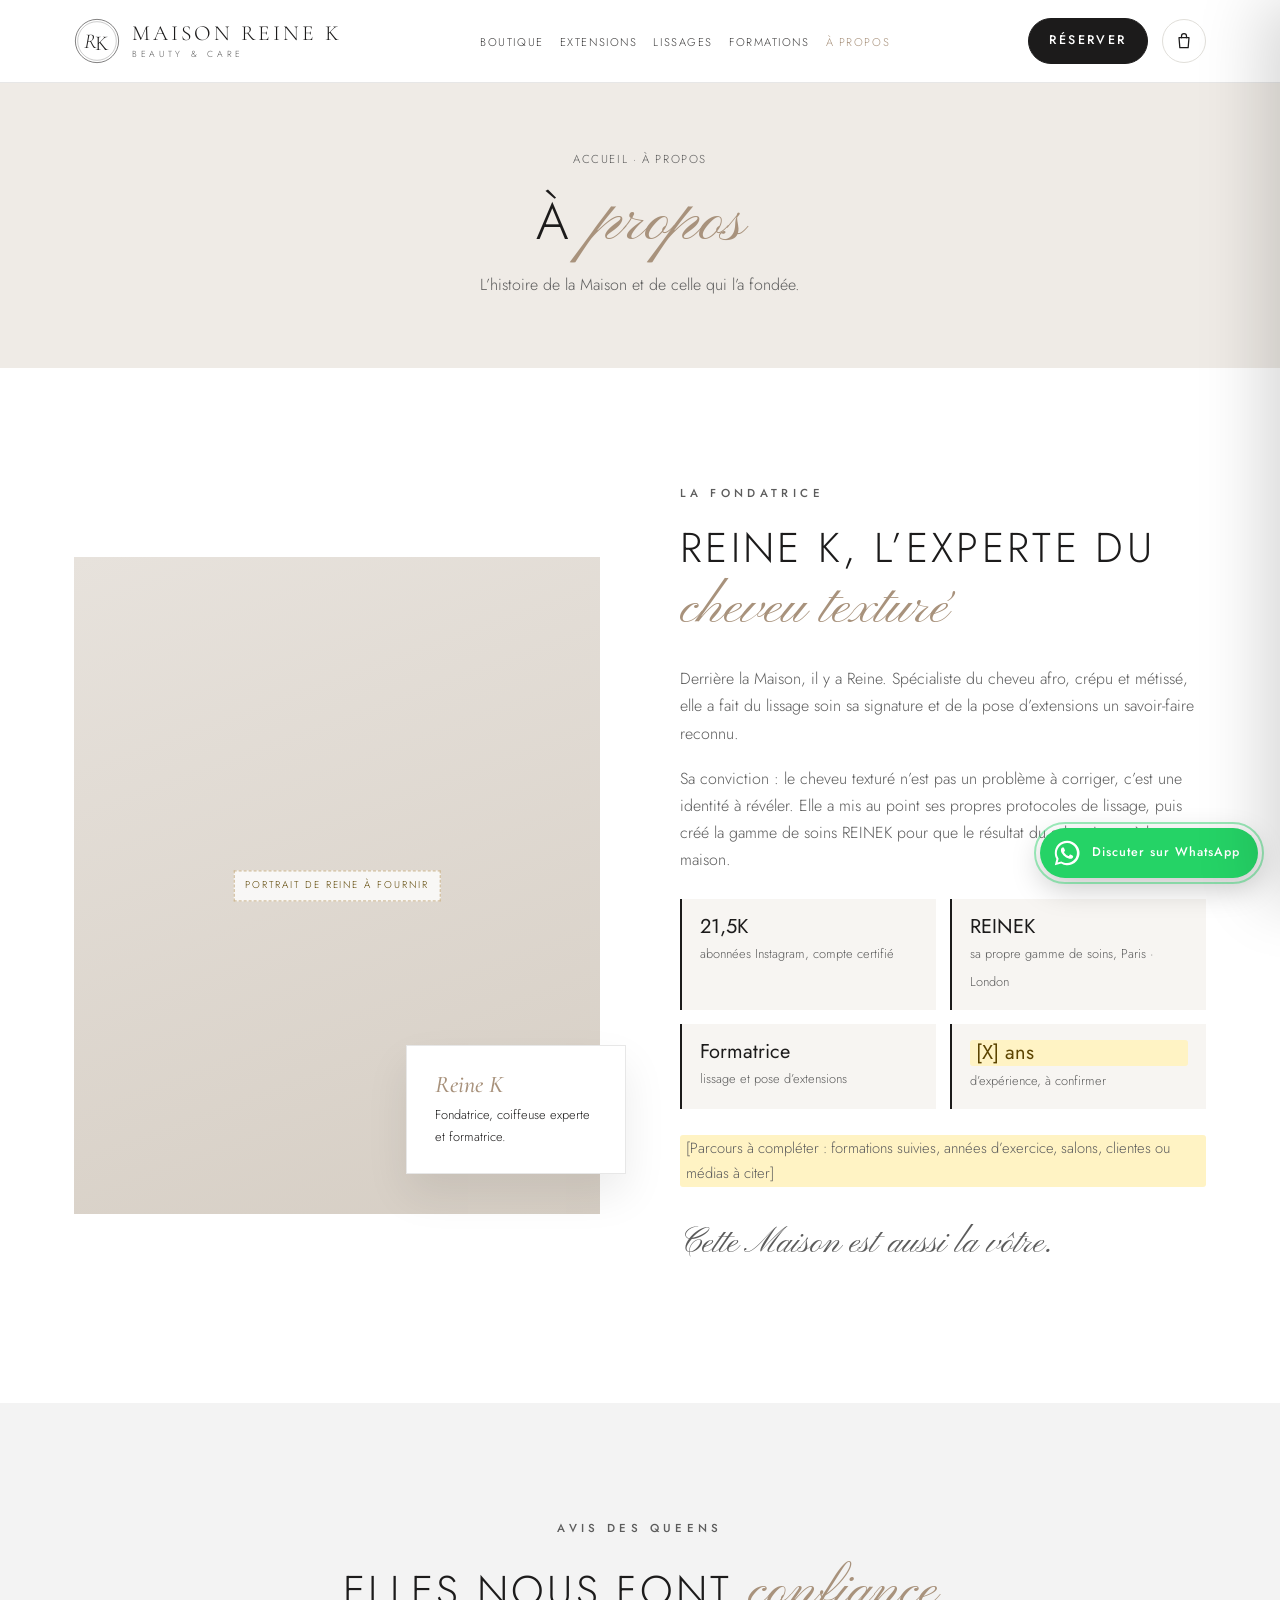
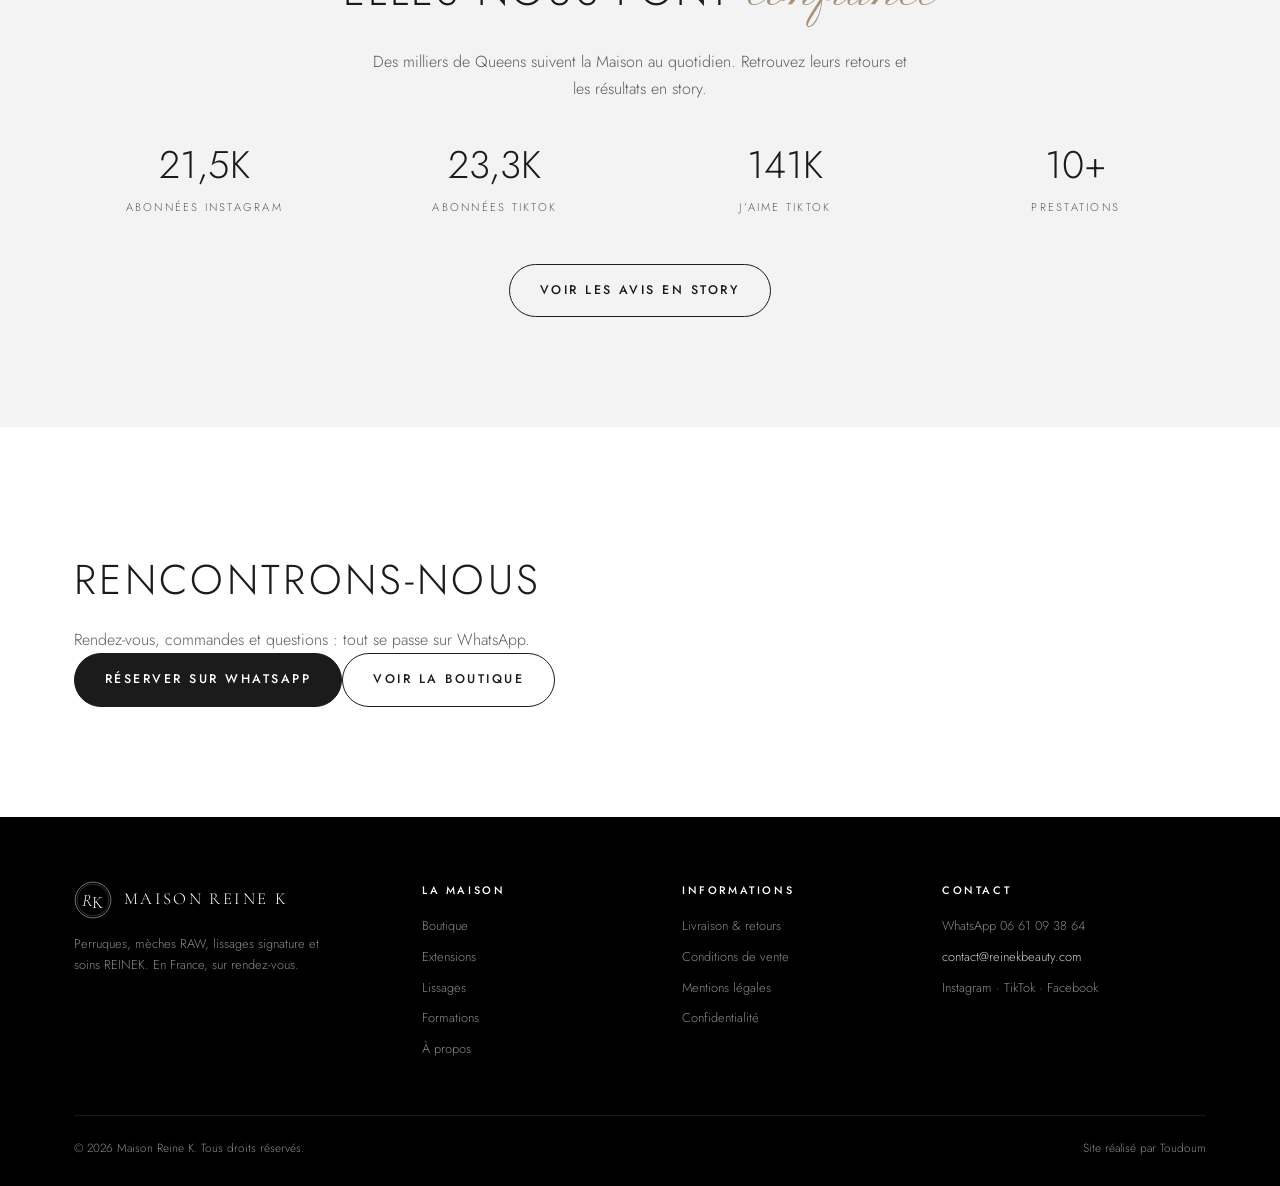
==== a-propos.html @ 8e778e1b "Add files via upload" ====
<!DOCTYPE html>
<html lang="fr">
<head>
<meta charset="UTF-8">
<meta name="viewport" content="width=device-width, initial-scale=1.0">
<title>À propos — Reine K, fondatrice | Maison Reine K</title>
<meta name="description" content="Reine K, spécialiste du cheveu texturé : créatrice des lissages Reine K et de la gamme de soins REINEK, formatrice en lissage et pose d’extensions.">
<link rel="icon" href="data:image/svg+xml,%3Csvg xmlns='http://www.w3.org/2000/svg' viewBox='0 0 100 100'%3E%3Crect width='100' height='100' fill='%231c1b1b'/%3E%3Ctext x='50' y='68' font-size='48' font-family='Georgia' fill='%23fff' text-anchor='middle'%3ERK%3C/text%3E%3C/svg%3E">
<meta property="og:title" content="À propos — Reine K, fondatrice | Maison Reine K">
<meta property="og:description" content="Reine K, spécialiste du cheveu texturé : créatrice des lissages Reine K et de la gamme de soins REINEK, formatrice en lissage et pose d’extensions.">
<meta property="og:image" content="img/hero-cliente.jpg">
<meta property="og:type" content="website">
<link rel="preconnect" href="https://fonts.googleapis.com">
<link rel="preconnect" href="https://fonts.gstatic.com" crossorigin>
<link href="https://fonts.googleapis.com/css2?family=Cormorant+Garamond:ital,wght@0,400;0,500;0,600;1,400;1,500&family=Jost:wght@300;400;500&family=Pinyon+Script&display=swap" rel="stylesheet">
<link rel="stylesheet" href="css/style.css">
</head>
<body>

<svg width="0" height="0" style="position:absolute">
  <symbol id="rk" viewBox="0 0 100 100">
    <circle cx="50" cy="50" r="47" fill="none" stroke="currentColor" stroke-width="1.2"/>
    <circle cx="50" cy="50" r="42" fill="none" stroke="currentColor" stroke-width=".5"/>
    <text x="36" y="66" font-size="46" fill="currentColor" font-style="italic" text-anchor="middle" font-family="Cormorant Garamond, serif">R</text>
    <text x="61" y="70" font-size="46" fill="currentColor" text-anchor="middle" font-family="Cormorant Garamond, serif">K</text>
  </symbol>
</svg>

<header id="haut">
  <div class="wrap nav">
    <a href="index.html" class="logo" aria-label="Maison Reine K, accueil">
      <svg class="mono"><use href="#rk"/></svg>
      <span class="logo-txt">Maison Reine K<small>Beauty & Care</small></span>
    </a>
    <ul class="menu" id="menu">
      <li><a href="boutique.html">Boutique</a></li>
      <li><a href="extensions.html">Extensions</a></li>
      <li><a href="lissages.html">Lissages</a></li>
      <li><a href="formations.html">Formations</a></li>
      <li><a href="a-propos.html" class="actif">À propos</a></li>
    </ul>
    <div class="nav-droite">
      <a href="index.html#rdv" class="btn btn-or">Réserver</a>
      <button class="btn-panier" id="ouvrir-panier" aria-label="Ouvrir le panier">
        <svg viewBox="0 0 24 24" fill="none" stroke="currentColor" stroke-width="1.5" stroke-linecap="round" stroke-linejoin="round"><path d="M6 8h12l-1 12H7L6 8z"/><path d="M9 8V6a3 3 0 0 1 6 0v2"/></svg>
        <span class="nb" id="nb-panier">0</span>
      </button>
      <button class="burger" id="burger" aria-label="Menu"><span></span><span></span><span></span></button>
    </div>
  </div>
</header>

<section class="page-tete">
  <div class="wrap">
    <p class="fil"><a href="index.html">Accueil</a> · À propos</p>
    <h1>À <em>propos</em></h1>
    <p>L’histoire de la Maison et de celle qui l’a fondée.</p>
  </div>
</section>

<section id="reine">
  <div class="wrap maison">
    <div class="maison-img rev">
      <div class="visuel"><span class="tag">Portrait de Reine à fournir</span></div>
      <div class="badge"><b>Reine K</b>Fondatrice, coiffeuse experte et formatrice.</div>
    </div>
    <div class="rev">
      <span class="eyebrow">La fondatrice</span>
      <h2>Reine K, l’experte du <em>cheveu texturé</em></h2>
      <p>Derrière la Maison, il y a Reine. Spécialiste du cheveu afro, crépu et métissé, elle a fait du lissage soin sa signature et de la pose d’extensions un savoir-faire reconnu.</p>
      <p>Sa conviction : le cheveu texturé n’est pas un problème à corriger, c’est une identité à révéler. Elle a mis au point ses propres protocoles de lissage, puis créé la gamme de soins REINEK pour que le résultat du salon tienne à la maison.</p>
      <ul class="autorite">
        <li><b>21,5K</b><span>abonnées Instagram, compte certifié</span></li>
        <li><b>REINEK</b><span>sa propre gamme de soins, Paris · London</span></li>
        <li><b>Formatrice</b><span>lissage et pose d’extensions</span></li>
        <li><b class="a-completer">[X] ans</b><span>d’expérience, à confirmer</span></li>
      </ul>
      <p class="a-completer" style="display:inline-block">[Parcours à compléter : formations suivies, années d’exercice, salons, clientes ou médias à citer]</p>
      <p class="signature">Cette Maison est aussi la vôtre.</p>
    </div>
  </div>
</section>

<section class="preuve">
  <div class="wrap">
    <div class="rev">
      <span class="eyebrow">Avis des Queens</span>
      <h2>Elles nous font <em>confiance</em></h2>
      <p style="max-width:540px;margin:0 auto">Des milliers de Queens suivent la Maison au quotidien. Retrouvez leurs retours et les résultats en story.</p>
      <div class="preuve-chiffres">
        <div><b>21,5K</b><span>Abonnées Instagram</span></div>
        <div><b>23,3K</b><span>Abonnées TikTok</span></div>
        <div><b>141K</b><span>J’aime TikTok</span></div>
        <div><b>10+</b><span>Prestations</span></div>
      </div>
      <a href="https://www.instagram.com/reinek_beauty/" class="btn btn-sombre" target="_blank" rel="noopener">Voir les avis en story</a>
    </div>
  </div>
</section>

<section class="appel">
  <div class="wrap rev">
    <h2>Rencontrons-nous</h2>
    <p>Rendez-vous, commandes et questions : tout se passe sur WhatsApp.</p>
    <div class="ctas"><a href="https://wa.me/33661093864?text=Bonjour%20Maison%20Reine%20K%2C%20je%20souhaite%20prendre%20rendez-vous." class="btn btn-or" target="_blank" rel="noopener">Réserver sur WhatsApp</a><a href="boutique.html" class="btn btn-ligne">Voir la boutique</a></div>
  </div>
</section>

<footer>
  <div class="wrap">
    <div class="pied-grille">
      <div>
        <a href="index.html" class="logo"><svg class="mono" style="width:38px;height:38px"><use href="#rk"/></svg><span class="logo-txt" style="font-size:1.05rem">Maison Reine K</span></a>
        <p>Perruques, mèches RAW, lissages signature et soins REINEK. En France, sur rendez-vous.</p>
      </div>
      <div>
        <h4>La Maison</h4>
        <ul>
          <li><a href="boutique.html">Boutique</a></li>
          <li><a href="extensions.html">Extensions</a></li>
          <li><a href="lissages.html">Lissages</a></li>
          <li><a href="formations.html">Formations</a></li>
          <li><a href="a-propos.html">À propos</a></li>
        </ul>
      </div>
      <div>
        <h4>Informations</h4>
        <ul>
          <li><a href="livraison-retours.html">Livraison & retours</a></li>
          <li><a href="cgv.html">Conditions de vente</a></li>
          <li><a href="mentions-legales.html">Mentions légales</a></li>
          <li><a href="confidentialite.html">Confidentialité</a></li>
        </ul>
      </div>
      <div>
        <h4>Contact</h4>
        <ul>
          <li><a href="https://wa.me/33661093864" target="_blank" rel="noopener">WhatsApp 06 61 09 38 64</a></li>
          <li><a href="mailto:contact@reinekbeauty.com">contact@reinekbeauty.com</a></li>
          <li><a href="https://www.instagram.com/reinek_beauty/" target="_blank" rel="noopener">Instagram</a> · <a href="https://www.tiktok.com/@reinekbeauty" target="_blank" rel="noopener">TikTok</a> · <a href="https://www.facebook.com/Boudoirdulissag/" target="_blank" rel="noopener">Facebook</a></li>
        </ul>
      </div>
    </div>
    <div class="pied-bas"><span>© 2026 Maison Reine K. Tous droits réservés.</span><span>Site réalisé par Toudoum</span></div>
  </div>
</footer>

<a href="https://wa.me/33661093864?text=Bonjour%20Maison%20Reine%20K%2C%20j%27aimerais%20un%20renseignement." class="wa-flottant" target="_blank" rel="noopener" aria-label="Discuter sur WhatsApp">
  <svg viewBox="0 0 32 32" fill="currentColor" aria-hidden="true"><path d="M16 3C8.8 3 3 8.8 3 16c0 2.3.6 4.5 1.7 6.4L3 29l6.8-1.8A13 13 0 1 0 16 3zm0 23.7c-2 0-3.9-.5-5.6-1.5l-.4-.2-4 1 1.1-3.9-.3-.4A10.7 10.7 0 1 1 16 26.7zm5.9-8c-.3-.2-1.9-.9-2.2-1-.3-.1-.5-.2-.7.2l-1 1.2c-.2.2-.4.2-.7.1-.3-.2-1.4-.5-2.6-1.6-1-.9-1.6-1.9-1.8-2.3-.2-.3 0-.5.1-.6l.5-.6.3-.5c.1-.2 0-.4 0-.6l-1-2.4c-.3-.6-.5-.5-.7-.5h-.6c-.2 0-.6.1-.9.4-.3.3-1.1 1.1-1.1 2.7s1.2 3.1 1.3 3.3c.2.2 2.3 3.5 5.5 4.9.8.3 1.4.5 1.8.7.8.2 1.5.2 2 .1.6-.1 1.9-.8 2.2-1.5.3-.8.3-1.4.2-1.5-.1-.2-.3-.3-.6-.4z"/></svg>
  <span>Discuter sur WhatsApp</span>
</a>

<div class="voile" id="voile"></div>
<aside class="tiroir" id="tiroir" aria-label="Panier" aria-hidden="true">
  <div class="tiroir-tete"><h3>Votre panier</h3><button class="tiroir-fermer" id="fermer-panier" aria-label="Fermer">×</button></div>
  <div class="tiroir-corps" id="lignes"></div>
  <div class="tiroir-pied" id="pied-panier">
    <div class="total-ligne"><span>Sous-total</span><b id="total-panier">0 €</b></div>
    <p class="info">Livraison calculée à l’étape suivante. Paiement sécurisé par Stripe.</p>
    <button type="button" class="btn btn-payer" id="payer">
      <svg viewBox="0 0 24 24" fill="none" stroke="currentColor" stroke-width="1.8" stroke-linecap="round" stroke-linejoin="round"><rect x="5" y="11" width="14" height="9" rx="2"/><path d="M8 11V8a4 4 0 0 1 8 0v3"/></svg>
      Payer par carte
    </button>
    <a href="#" class="btn btn-sombre" id="payer-wa" target="_blank" rel="noopener">Commander sur WhatsApp</a>
    <div class="moyens"><span>VISA</span><span>MASTERCARD</span><span>CB</span><span>APPLE PAY</span><span>GOOGLE PAY</span></div>
  </div>
</aside>

<div class="paiement" id="paiement" aria-hidden="true">
  <div class="pay-grille" id="pay-form">
    <div class="pay-gauche">
      <button class="pay-retour" id="pay-retour">← Retour à la boutique</button>
      <div class="pay-marchand">Maison Reine K</div>
      <div class="pay-total" id="pay-total">0,00 €</div>
      <div id="pay-items"></div>
    </div>
    <div class="pay-droite">
      <div class="pay-bandeau"><b>Démonstration.</b> Ici s’ouvrira la vraie page de paiement Stripe. Aucune carte n’est demandée, aucun paiement n’est effectué.</div>
      <label class="pay-champ">E-mail<div>vous@exemple.com</div></label>
      <label class="pay-champ">Informations de carte<div>1234 1234 1234 1234 &nbsp; MM / AA &nbsp; CVC</div></label>
      <label class="pay-champ">Nom du titulaire<div>Nom complet</div></label>
      <label class="pay-champ">Adresse de livraison<div>Adresse, code postal, ville</div></label>
      <button class="pay-ok" id="pay-ok">Payer</button>
      <p class="pay-note">Propulsé par Stripe · Conditions · Confidentialité</p>
    </div>
  </div>
  <div class="pay-merci" id="pay-merci">
    <div class="rond">✓</div>
    <h2 style="margin-bottom:10px">Merci pour votre <em>commande</em></h2>
    <p style="max-width:440px;margin:0 auto 26px">Un e-mail de confirmation vous est envoyé. Maison Reine K prépare votre colis. </p>
    <button class="btn btn-sombre" id="pay-fin" style="cursor:pointer">Retour au site</button>
  </div>
</div>

<div class="barre-mobile">
  <a href="#" id="ouvrir-panier-mobile">Panier (<span id="nb-panier-m">0</span>)</a>
  <a href="https://wa.me/33661093864?text=Bonjour%20Maison%20Reine%20K%2C%20je%20souhaite%20prendre%20rendez-vous." target="_blank" rel="noopener">Réserver</a>
</div>

<script src="js/site.js"></script>
</body>
</html>
---- css/style.css ----
:root{
  --noir:#0d0a09; --noir-2:#17120f; --creme:#f5eee4; --creme-2:#ebe0d1;
  --or:#c6a15b; --or-clair:#e2c88f; --bordeaux:#5b1d22; --texte:#2a211c; --gris:#8a7c70;
  --serif:'Cormorant Garamond',Georgia,serif; --sans:'Jost',system-ui,sans-serif; --script:'Pinyon Script',cursive;
}
*{box-sizing:border-box;margin:0;padding:0}
html{scroll-behavior:smooth}
body{font-family:var(--sans);font-weight:300;color:var(--texte);background:var(--creme);line-height:1.7;-webkit-font-smoothing:antialiased;overflow-x:hidden}
img{max-width:100%;display:block}
a{color:inherit;text-decoration:none}
.wrap{max-width:1180px;margin:0 auto;padding:0 24px}
.eyebrow{font-size:.72rem;letter-spacing:.32em;text-transform:uppercase;color:var(--or);font-weight:500}
h1,h2,h3{font-family:var(--serif);font-weight:500;line-height:1.1}
h2{font-size:clamp(2.2rem,4.5vw,3.4rem);margin:.4em 0 .5em}
h2 em,h1 em{font-style:italic;color:var(--or)}
.btn{display:inline-flex;align-items:center;gap:.6em;padding:15px 30px;font-family:var(--sans);font-size:.78rem;letter-spacing:.2em;text-transform:uppercase;font-weight:500;border:1px solid var(--or);transition:.3s}
.btn-or{background:var(--or);color:var(--noir)}
.btn-or:hover{background:var(--or-clair);border-color:var(--or-clair)}
.btn-ligne{color:var(--creme)}
.btn-ligne:hover{background:rgba(198,161,91,.15)}
.btn-sombre{border-color:var(--noir);color:var(--noir)}
.btn-sombre:hover{background:var(--noir);color:var(--creme)}

/* Monogramme */
.mono{width:46px;height:46px;flex:none}
.mono text{font-family:var(--serif)}

/* Header */
header{position:fixed;inset:0 0 auto 0;z-index:50;transition:.4s;padding:18px 0}
header.scrolled{background:rgba(13,10,9,.94);backdrop-filter:blur(10px);padding:10px 0;border-bottom:1px solid rgba(198,161,91,.2)}
.nav{display:flex;align-items:center;justify-content:space-between;gap:20px}
.logo{display:flex;align-items:center;gap:12px;color:var(--creme)}
.logo-txt{white-space:nowrap;font-family:var(--serif);font-size:1.35rem;letter-spacing:.14em;text-transform:uppercase;line-height:1}
.logo-txt small{display:block;font-family:var(--sans);font-size:.55rem;letter-spacing:.42em;color:var(--or);margin-top:5px}
.menu{display:flex;gap:24px;list-style:none;white-space:nowrap}
.menu a{color:var(--creme);font-size:.74rem;letter-spacing:.2em;text-transform:uppercase;opacity:.85}
.menu a:hover{color:var(--or);opacity:1}
.nav .btn{padding:11px 20px}
.burger{display:none;background:none;border:0;width:30px;height:20px;position:relative;cursor:pointer}
.burger span{position:absolute;left:0;right:0;height:1px;background:var(--creme);transition:.3s}
.burger span:nth-child(1){top:0}.burger span:nth-child(2){top:10px}.burger span:nth-child(3){top:20px}

/* Visuels (emplacements photos) */
.visuel{position:relative;overflow:hidden;background:
  radial-gradient(ellipse at 30% 20%,rgba(226,200,143,.28),transparent 60%),
  linear-gradient(160deg,#3a2a22,#120d0b);}
.visuel::before{content:"";position:absolute;inset:0;opacity:.13;background:
  repeating-linear-gradient(115deg,transparent 0 22px,var(--or) 22px 24px,transparent 24px 38px,var(--or) 38px 39px)}
.visuel .tag{position:absolute;left:14px;bottom:14px;font-size:.62rem;letter-spacing:.2em;text-transform:uppercase;color:var(--or-clair);background:rgba(13,10,9,.6);padding:6px 10px;border:1px dashed rgba(198,161,91,.5)}
.visuel img{position:absolute;inset:0;width:100%;height:100%;object-fit:cover}
.visuel:has(img)::before{display:none}
.visuel.bx{background:radial-gradient(ellipse at 70% 30%,rgba(226,200,143,.25),transparent 60%),linear-gradient(160deg,#5b1d22,#1a0b0c)}

/* Hero */
.hero{position:relative;min-height:100svh;display:flex;align-items:center;background:var(--noir);color:var(--creme);overflow:hidden}
.hero .visuel{position:absolute;inset:0 0 0 42%}
.hero .visuel::after{content:"";position:absolute;inset:0;background:linear-gradient(90deg,var(--noir) 0%,rgba(13,10,9,.55) 35%,rgba(13,10,9,.1) 100%)}
.hero-in{position:relative;z-index:2;padding-top:110px;padding-bottom:80px;max-width:640px}
.hero h1{font-size:clamp(3rem,7vw,5.6rem);font-weight:400;margin:.25em 0 .35em}
.hero p{font-size:1.08rem;color:#d9cfc2;max-width:470px;margin-bottom:38px}
.hero .ctas{display:flex;flex-wrap:wrap;gap:14px}
.hero-meta{display:flex;gap:34px;margin-top:56px;padding-top:28px;border-top:1px solid rgba(198,161,91,.25);flex-wrap:wrap}
.hero-meta b{display:block;font-family:var(--serif);font-size:2rem;font-weight:500;color:var(--or);line-height:1}
.hero-meta span{font-size:.7rem;letter-spacing:.18em;text-transform:uppercase;color:#a99d90}

/* Pastilles catégories */
.pastilles{display:flex;flex-wrap:wrap;gap:10px;margin-top:30px;max-width:520px}
.pastilles a{padding:8px 18px;border-radius:999px;background:rgba(245,238,228,.94);color:var(--noir);font-size:.7rem;font-weight:500;letter-spacing:.12em;text-transform:uppercase;border:1px solid var(--noir);transition:.3s}
.pastilles a:hover{background:var(--or);border-color:var(--or)}
.script{font-family:var(--script);font-weight:400;color:var(--or-clair);font-size:clamp(2.4rem,5vw,3.6rem);line-height:1;display:block;margin-top:6px}

/* Collection */
.collection{background:#e9ded0}
.collection .centre{text-align:center;margin-bottom:50px}
.tuiles{display:grid;grid-template-columns:repeat(6,1fr);gap:16px}
.tuile{grid-column:span 2;position:relative;aspect-ratio:3/4;overflow:hidden;display:block;color:var(--creme)}
.tuile:nth-child(4),.tuile:nth-child(5){grid-column:span 3;aspect-ratio:4/3}
.tuile .visuel{position:absolute;inset:0}
.tuile .visuel img{transition:transform 1s ease}
.tuile:hover .visuel img{transform:scale(1.06)}
.tuile::after{content:"";position:absolute;inset:0;background:linear-gradient(180deg,transparent 45%,rgba(13,10,9,.78))}
.tuile .txt{position:absolute;left:24px;right:24px;bottom:24px;z-index:2;display:flex;justify-content:space-between;align-items:end;gap:12px}
.tuile h3{font-size:1.9rem;font-weight:500}
.tuile small{display:block;font-size:.78rem;color:#e0d6ca;font-family:var(--sans)}
.tuile .voir{flex:none;padding:9px 16px;border-radius:999px;background:var(--creme);color:var(--noir);font-size:.64rem;letter-spacing:.16em;text-transform:uppercase;font-weight:500}
.tuile:hover .voir{background:var(--or)}

/* Maquillage permanent */
.mp{background:var(--creme)}
.mp-grille{display:grid;grid-template-columns:1.05fr 1fr;gap:70px;align-items:center}
.mp-photos{display:grid;grid-template-columns:1fr 1fr;gap:16px;position:relative}
.mp-photos .visuel{aspect-ratio:3/5}
.mp-photos .visuel:last-child{transform:translateY(50px)}
.mp-photos .etiquette{position:absolute;z-index:3;left:50%;top:-18px;transform:translateX(-50%);background:var(--bordeaux);color:var(--creme);padding:10px 22px;font-size:.66rem;letter-spacing:.24em;text-transform:uppercase;white-space:nowrap}
.mp-soins{display:grid;gap:14px;margin:30px 0 34px}
.mp-soin{display:grid;grid-template-columns:54px 1fr;gap:18px;align-items:start;padding:20px 22px;background:#fff;border-left:2px solid var(--bordeaux)}
.mp-soin .ico{width:54px;height:54px;border-radius:50%;background:var(--bordeaux);color:var(--or-clair);display:grid;place-items:center;font-family:var(--serif);font-size:1.5rem;font-style:italic}
.mp-soin h3{font-size:1.55rem;margin-bottom:2px}
.mp-soin p{font-size:.88rem;color:#5a4d44}
.mp-soin .nouveau{display:inline-block;margin-left:8px;vertical-align:middle;font-family:var(--sans);font-size:.58rem;letter-spacing:.18em;background:var(--or);color:var(--noir);padding:3px 8px;font-style:normal}
.mp-promesse{font-family:var(--script);font-size:2.4rem;color:var(--bordeaux);line-height:1;margin-bottom:24px}
.mp .ctas{display:flex;gap:12px;flex-wrap:wrap}

/* Bandeau */
.bandeau{background:var(--or);color:var(--noir);overflow:hidden;padding:15px 0;white-space:nowrap}
.bandeau div{display:inline-block;animation:defile 38s linear infinite;font-family:var(--serif);font-size:1.25rem;font-style:italic}
.bandeau i{font-style:normal;margin:0 26px;font-size:.8rem}
@keyframes defile{to{transform:translateX(-50%)}}

section{padding:110px 0}

/* Maison */
.maison{display:grid;grid-template-columns:1fr 1fr;gap:80px;align-items:center}
.maison .visuel{aspect-ratio:4/5}
.maison-img{position:relative}
.maison-img .badge{position:absolute;right:-26px;bottom:40px;background:var(--noir);color:var(--creme);padding:26px 28px;max-width:220px;border:1px solid var(--or)}
.maison-img .badge b{font-family:var(--serif);font-size:1.5rem;font-weight:500;font-style:italic;color:var(--or);display:block;line-height:1.1;margin-bottom:6px}
.maison-img .badge{font-size:.8rem}
.maison p{margin-bottom:18px;color:#4a3e36}
.signature{font-family:var(--serif);font-style:italic;font-size:1.6rem;color:var(--bordeaux);margin-top:10px}

/* Signature lissages */
.sombre{background:var(--noir);color:var(--creme)}
.sombre p{color:#bdb1a4}
.entete{display:flex;justify-content:space-between;align-items:end;gap:40px;margin-bottom:60px;flex-wrap:wrap}
.entete p{max-width:420px}
.lissages{display:grid;grid-template-columns:repeat(3,1fr);gap:26px}
.carte-l{border:1px solid rgba(198,161,91,.25);background:var(--noir-2);transition:.4s}
.carte-l:hover{border-color:var(--or);transform:translateY(-6px)}
.carte-l .visuel{aspect-ratio:4/3}
.carte-l .corps{padding:30px 28px 34px}
.carte-l .num{font-family:var(--serif);color:var(--or);font-size:.95rem;font-style:italic}
.carte-l h3{font-size:1.75rem;margin:.2em 0 .45em;color:var(--creme)}
.carte-l ul{list-style:none;margin:18px 0 0;font-size:.85rem}
.carte-l li{padding:7px 0;border-top:1px solid rgba(198,161,91,.14);display:flex;gap:10px;color:#cfc4b7}
.carte-l li::before{content:"✦";color:var(--or);font-size:.7rem;margin-top:3px}

/* Prestations */
.onglets{display:flex;gap:10px;flex-wrap:wrap;margin-bottom:40px}
.onglets button{font-family:var(--sans);background:none;border:1px solid var(--creme-2);padding:11px 22px;font-size:.74rem;letter-spacing:.16em;text-transform:uppercase;cursor:pointer;color:var(--texte);transition:.3s}
.onglets button.actif,.onglets button:hover{background:var(--noir);color:var(--creme);border-color:var(--noir)}
.panneau{display:none;grid-template-columns:1.1fr 1fr;gap:60px;align-items:start}
.panneau.actif{display:grid;animation:apparait .5s}
@keyframes apparait{from{opacity:0;transform:translateY(10px)}}
.panneau .visuel{aspect-ratio:1/1}
.liste-p{list-style:none}
.liste-p li{display:flex;justify-content:space-between;align-items:baseline;gap:16px;padding:20px 0;border-bottom:1px solid var(--creme-2)}
.liste-p h4{font-family:var(--serif);font-size:1.4rem;font-weight:500}
.liste-p small{display:block;color:var(--gris);font-size:.82rem}
.liste-p .prix{font-size:.72rem;letter-spacing:.15em;text-transform:uppercase;color:var(--bordeaux);white-space:nowrap;font-weight:500}

/* Résultats */
.resultats{background:var(--creme-2)}
.galerie{display:grid;grid-template-columns:repeat(4,1fr);gap:16px}
.galerie .visuel{aspect-ratio:3/4}
.galerie .visuel:nth-child(odd){transform:translateY(30px)}
.galerie .chiffre{position:absolute;top:16px;right:16px;font-family:var(--serif);font-size:2rem;color:var(--or-clair);font-style:italic}

/* Gamme */
.gamme{display:grid;grid-template-columns:1fr 1fr;gap:26px}
.produit{display:grid;grid-template-columns:1fr 1.15fr;background:var(--noir-2);border:1px solid rgba(198,161,91,.2)}
.produit .visuel{min-height:340px}
.produit .corps{padding:36px 30px;display:flex;flex-direction:column}
.produit h3{font-size:2rem;color:var(--creme);margin:.3em 0 .1em}
.produit .ing{font-style:italic;font-family:var(--serif);color:var(--or);font-size:1.1rem;margin-bottom:14px}
.produit p{font-size:.9rem;flex:1}
.produit .btn{margin-top:22px;align-self:flex-start;padding:12px 20px}
.duo{margin-top:26px;text-align:center;padding:28px;border:1px dashed rgba(198,161,91,.4);font-family:var(--serif);font-size:1.4rem;font-style:italic;color:var(--or-clair)}

/* Avis */
.avis-grille{display:grid;grid-template-columns:repeat(3,1fr);gap:24px}
.avis{background:#fff;padding:38px 32px;position:relative;border-top:2px solid var(--or)}
.avis::before{content:"“";position:absolute;top:6px;right:24px;font-family:var(--serif);font-size:5rem;color:var(--creme-2);line-height:1}
.etoiles{color:var(--or);letter-spacing:.2em;font-size:.85rem}
.avis p{font-family:var(--serif);font-size:1.25rem;font-style:italic;margin:14px 0 22px;line-height:1.45}
.avis b{font-weight:500;font-size:.8rem;letter-spacing:.15em;text-transform:uppercase}
.note-maquette{text-align:center;margin-top:26px;font-size:.78rem;color:var(--gris)}

/* Formation */
.formation{display:grid;grid-template-columns:1fr 1fr;align-items:stretch;background:var(--bordeaux);color:var(--creme)}
.formation .visuel{min-height:460px}
.formation .corps{padding:80px 64px}
.formation p{color:#e6d3cf;margin-bottom:26px}
.formation ul{list-style:none;margin-bottom:34px}
.formation li{padding:10px 0;border-bottom:1px solid rgba(245,238,228,.15);display:flex;gap:12px}
.formation li::before{content:"—";color:var(--or-clair)}

/* RDV */
.rdv{text-align:center;background:var(--noir);color:var(--creme);position:relative;overflow:hidden}
.rdv::before{content:"RK";position:absolute;font-family:var(--serif);font-size:32rem;color:rgba(198,161,91,.05);left:50%;top:50%;transform:translate(-50%,-50%);line-height:1;pointer-events:none}
.rdv h2{font-size:clamp(2.6rem,6vw,4.6rem);position:relative}
.rdv p{max-width:520px;margin:0 auto 38px;color:#bdb1a4;position:relative}
.rdv .ctas{display:flex;gap:14px;justify-content:center;flex-wrap:wrap;position:relative}
.infos{display:grid;grid-template-columns:repeat(3,1fr);gap:30px;margin-top:80px;padding-top:50px;border-top:1px solid rgba(198,161,91,.2);position:relative;text-align:left}
.infos h4{font-family:var(--sans);font-size:.7rem;letter-spacing:.25em;text-transform:uppercase;color:var(--or);font-weight:500;margin-bottom:10px}
.infos p{margin:0;font-size:.95rem;color:#d9cfc2}

footer{background:#070505;color:#8f8377;padding:40px 0;font-size:.8rem}
.pied{display:flex;justify-content:space-between;align-items:center;gap:20px;flex-wrap:wrap}
.reseaux{display:flex;gap:22px}
.reseaux a{letter-spacing:.18em;text-transform:uppercase;font-size:.7rem;color:var(--creme)}
.reseaux a:hover{color:var(--or)}

/* Barre mobile */
.barre-mobile{display:none}

/* Animations */
.rev{opacity:0;transform:translateY(28px);transition:opacity .9s ease,transform .9s ease}
.rev.vu{opacity:1;transform:none}

@media (max-width:1140px){
  .menu,.nav>.btn{display:none}
  .burger{display:block}
  .menu.ouvert{display:flex;flex-direction:column;position:fixed;inset:70px 0 auto 0;background:var(--noir);padding:30px 24px;gap:22px;border-bottom:1px solid var(--or)}
}
@media (max-width:960px){
  section{padding:80px 0}
  .hero .visuel{inset:0}
  .hero .visuel::after{background:linear-gradient(180deg,rgba(13,10,9,.55),var(--noir) 85%)}
  .maison,.panneau.actif,.formation{grid-template-columns:1fr;gap:40px}
  .maison-img .badge{right:12px;bottom:-24px}
  .lissages,.avis-grille,.gamme{grid-template-columns:1fr}
  .galerie{grid-template-columns:repeat(2,1fr)}
  .mp-grille{grid-template-columns:1fr;gap:60px}
  .mp-photos .visuel:last-child{transform:translateY(30px)}
  .tuiles{grid-template-columns:1fr 1fr}
  .tuile,.tuile:nth-child(4),.tuile:nth-child(5){grid-column:span 1;aspect-ratio:3/4}
  .tuile:nth-child(5){grid-column:span 2;aspect-ratio:16/10}
  .tuile h3{font-size:1.4rem}
  .tuile .txt{left:14px;right:14px;bottom:14px;flex-direction:column;align-items:start}
  .formation .corps{padding:50px 24px}
  .formation .visuel{min-height:300px}
  .infos{grid-template-columns:1fr;text-align:center}
  .barre-mobile{display:grid;grid-template-columns:1fr 1fr;position:fixed;inset:auto 0 0 0;z-index:60;border-top:1px solid var(--or)}
  .barre-mobile a{padding:16px;text-align:center;font-size:.72rem;letter-spacing:.18em;text-transform:uppercase;font-weight:500}
  .barre-mobile a:first-child{background:var(--noir);color:var(--creme)}
  .barre-mobile a:last-child{background:var(--or);color:var(--noir)}
  footer{padding-bottom:90px}
}
@media (max-width:560px){
  .wrap{padding:0 16px}
  .produit{grid-template-columns:1fr}
  .produit .visuel{min-height:240px}
  .hero-meta{gap:22px}
  .galerie .visuel:nth-child(odd){transform:none}
  .logo-txt{font-size:1.1rem}
  .onglets{gap:6px}
  .onglets button{padding:9px 12px;font-size:.62rem;letter-spacing:.1em}
  .panneau .visuel{aspect-ratio:16/10}
}
@media (prefers-reduced-motion:reduce){.bandeau div{animation:none}.rev{opacity:1;transform:none}}

/* ===== Thème clair (palette inspirée Pure Hair London) ===== */
:root{--noir:#1c1b1b;--noir-2:#ffffff;--creme:#ffffff;--creme-2:#f3f3f3;--or:#a8927c;--or-clair:#c9b8a6;--bordeaux:#1c1b1b;--texte:#1c1b1b;--gris:#5c5c5c;--sable:#efebe6}
body{background:#fff;color:#1c1b1b}
h1,h2{font-family:var(--sans);font-weight:300;text-transform:uppercase;letter-spacing:.08em}
h2{font-size:clamp(1.7rem,3.4vw,2.6rem);line-height:1.25}
h1 em,h2 em{font-family:var(--script);text-transform:none;letter-spacing:0;font-style:normal;color:var(--or);font-size:1.35em;font-weight:400}
h3{font-family:var(--sans);font-weight:400;letter-spacing:.04em}
.eyebrow{color:var(--gris);letter-spacing:.38em}
p{color:var(--gris)}
.btn{border-radius:999px;border-color:#1c1b1b}
.btn-or{background:#1c1b1b;color:#fff}
.btn-or:hover{background:#5c5c5c;border-color:#5c5c5c}
.btn-ligne{color:#1c1b1b}
.btn-ligne:hover{background:#1c1b1b;color:#fff}
.mono{color:#1c1b1b}
header,header.scrolled{background:rgba(255,255,255,.97);border-bottom:1px solid #e7e7e7;backdrop-filter:blur(8px)}
.logo,.menu a{color:#1c1b1b}
.logo-txt small{color:var(--gris)}
.menu a:hover{color:var(--or)}
.burger span{background:#1c1b1b}
.menu.ouvert{background:#fff!important;border-bottom:1px solid #e7e7e7!important}
.hero{background:var(--sable);color:#1c1b1b}
.hero .visuel::after{background:linear-gradient(90deg,var(--sable) 0%,rgba(239,235,230,.6) 30%,rgba(239,235,230,0) 60%)}
.hero h1{font-size:clamp(2.2rem,4vw,3.6rem)}
.hero-in{max-width:540px}
.hero .visuel{inset:0 0 0 46%}
.hero .visuel img{object-position:70% 20%!important}
@media (min-width:1201px){.hero>.wrap{max-width:none;margin:0;padding-left:clamp(32px,6vw,120px);width:100%}.hero .hero-in{max-width:min(600px,46vw)!important}.hero .visuel{inset:0 0 0 56%}.hero .visuel img{transform:scaleX(-1);object-position:0% 20%!important}.hero-in{max-width:500px}.hero .visuel::after{background:linear-gradient(90deg,var(--sable) 0%,rgba(239,235,230,0) 22%)!important}}
.hero .script{font-size:clamp(2.2rem,3.6vw,3.2rem)!important}
.hero p{color:#3f3f3f}
.hero .script{color:var(--or);font-size:clamp(2.6rem,5vw,4rem);text-transform:none;letter-spacing:0}
.hero-meta{border-top-color:rgba(28,27,27,.15)}
.hero-meta b{color:#1c1b1b;font-family:var(--sans);font-weight:300}
.hero-meta span{color:var(--gris)}
.pastilles a{background:#fff;border-color:#1c1b1b}
.pastilles a:hover{background:#1c1b1b;color:#fff}
.bandeau{background:#1c1b1b;color:#fff}
.bandeau div{font-family:var(--sans);font-style:normal;font-size:.8rem;letter-spacing:.3em;text-transform:uppercase}
.maison p{color:var(--gris)}
.maison-img .badge{background:#fff;color:#1c1b1b;border-color:#e7e7e7;box-shadow:0 20px 40px rgba(0,0,0,.08)}
.signature{font-family:var(--script);font-style:normal;color:var(--or);font-size:2.2rem}
.collection{background:#f3f3f3}
.sombre{background:#fff;color:#1c1b1b}
.sombre p{color:var(--gris)}
.carte-l{background:#fff;border-color:#e7e7e7}
.carte-l:hover{border-color:#1c1b1b}
.carte-l h3,.produit h3{color:#1c1b1b}
.carte-l .num{color:var(--or)}
.carte-l li{color:#3f3f3f;border-top-color:#e7e7e7}
.carte-l li::before{color:var(--or)}
.mp{background:var(--sable)}
.mp-soin{background:#fff;border-left-color:#1c1b1b}
.mp-soin p{color:var(--gris)}
.mp-soin .ico{background:#1c1b1b;color:#fff;padding:11px}
.mp-soin .ico svg{width:100%;height:100%}
.mp-soin .nouveau{background:var(--or);color:#fff;border-radius:999px}
.mp-promesse{color:var(--or)}
.mp-photos .etiquette{background:#1c1b1b;border-radius:999px}
.onglets button{border-radius:999px;border-color:#e7e7e7}
.onglets button.actif,.onglets button:hover{background:#1c1b1b;border-color:#1c1b1b}
.liste-p li{border-bottom-color:#e7e7e7}
.liste-p .prix{color:var(--or)}
.resultats{background:#f3f3f3}
#gamme{background:var(--sable)}
.produit{background:#fff;border-color:#e7e7e7}
.produit .ing{color:var(--or)}
.duo{color:#1c1b1b;border-color:rgba(28,27,27,.2);font-family:var(--script);font-style:normal;font-size:2rem}
.avis{background:#f3f3f3;border-top-color:#1c1b1b}
.avis::before{color:#e0dcd6}
.etoiles{color:#1c1b1b}
.formation{background:#1c1b1b}
.formation p,.formation li{color:#cfcfcf}
.formation h2{color:#fff}
.formation .btn-or,.rdv .btn-or{background:#fff;color:#1c1b1b;border-color:#fff}
.formation .btn-or:hover,.rdv .btn-or:hover{background:var(--or-clair);border-color:var(--or-clair)}
.rdv{background:#1c1b1b}
.rdv h2{color:#fff}
.rdv::before{color:rgba(255,255,255,.04)}
.rdv .btn-ligne{color:#fff;border-color:#fff}
.rdv .btn-ligne:hover{background:#fff;color:#1c1b1b}
.infos{border-top-color:rgba(255,255,255,.12)}
.infos h4{color:var(--or-clair)}
.infos p,.infos a{color:#cfcfcf}
.rdv p{color:#bdbdbd}
footer{background:#000;color:#8a8a8a}
footer .logo,.reseaux a{color:#fff}
footer .mono{color:#fff}
footer a[href^="mailto"]{color:#cfcfcf}
.barre-mobile{border-top-color:#1c1b1b}
.barre-mobile a:first-child{background:#fff;color:#1c1b1b}
.barre-mobile a:last-child{background:#1c1b1b;color:#fff}
.visuel{background:#e7e2dc}
@media (max-width:1200px){
  .hero{flex-direction:column;align-items:stretch;min-height:0;padding-top:74px}
  .hero .visuel{position:relative;inset:auto;height:62vh;min-height:380px}
  .hero-in{max-width:640px}
  .hero .visuel img{object-position:50% 38%!important}
  .hero .visuel::after{background:linear-gradient(180deg,rgba(239,235,230,0) 65%,var(--sable) 100%)}
  .hero-in{padding-top:10px;padding-bottom:60px}
}

/* Packshots produits : flacon entier, fond blanc */
.produit .visuel{background:#fff}
.produit .visuel img{object-fit:contain;padding:18px}
.tuile .visuel img[src*="curl-therapy"],.tuile .visuel img[src*="chrono-liss"]{object-fit:contain;background:#fff;padding:12px}
.tuile .visuel:has(img[src*="curl-therapy"]),.tuile .visuel:has(img[src*="chrono-liss"]){background:#fff}

/* Ancres sous le header fixe */
section[id]{scroll-margin-top:90px}
a:focus-visible,button:focus-visible{outline:2px solid var(--or);outline-offset:3px}

/* Tarifs mèches */
.tarifs{background:#fff}
.tarifs-grille{display:grid;grid-template-columns:1fr 1.15fr;gap:60px;align-items:center}
.tarifs .visuel{aspect-ratio:3/4}
.prix-table{width:100%;border-collapse:collapse;margin:26px 0 10px}
.prix-table th{text-align:left;font-family:var(--sans);font-weight:500;font-size:.66rem;letter-spacing:.22em;text-transform:uppercase;color:var(--gris);padding-bottom:12px;border-bottom:1px solid #e7e7e7}
.prix-table td{padding:11px 0;border-bottom:1px solid #f0efec;font-size:.95rem}
.prix-table td:last-child{text-align:right;font-weight:500}
.prix-table tr:hover td{background:#faf9f7}
.tarifs .mention{font-size:.82rem;color:var(--gris);margin-bottom:26px}
.tarifs .ctas{display:flex;gap:12px;flex-wrap:wrap}

/* Preuve sociale */
.preuve{background:#f3f3f3;text-align:center}
.preuve-chiffres{display:grid;grid-template-columns:repeat(4,1fr);gap:30px;margin-top:44px}
.preuve-chiffres b{display:block;font-size:2.4rem;font-weight:300;line-height:1;margin-bottom:8px}
.preuve-chiffres span{font-size:.7rem;letter-spacing:.2em;text-transform:uppercase;color:var(--gris)}
.preuve .btn{margin-top:44px}
@media (max-width:960px){
  .tarifs-grille{grid-template-columns:1fr;gap:36px}
  .preuve-chiffres{grid-template-columns:1fr 1fr;gap:28px}
}

/* Comparateur avant / après */
.compare{position:relative;aspect-ratio:3/4;overflow:hidden;background:#e7e2dc;cursor:ew-resize;user-select:none;touch-action:none}
.compare img{position:absolute;inset:0;width:100%;height:100%;object-fit:cover}
.compare .apres{clip-path:inset(0 0 0 50%)}
.compare .barre{position:absolute;top:0;bottom:0;left:50%;width:2px;background:#fff;box-shadow:0 0 12px rgba(0,0,0,.35);z-index:3}
.compare .poignee{position:absolute;top:50%;left:50%;transform:translate(-50%,-50%);width:46px;height:46px;border-radius:50%;background:#fff;z-index:4;display:grid;place-items:center;font-size:.8rem;color:#1c1b1b;box-shadow:0 6px 20px rgba(0,0,0,.25)}
.compare .lab{position:absolute;bottom:14px;z-index:5;font-size:.6rem;letter-spacing:.2em;text-transform:uppercase;padding:6px 12px;border-radius:999px;background:rgba(28,27,27,.72);color:#fff}
.compare .lab-a{left:14px}.compare .lab-b{right:14px;background:#fff;color:#1c1b1b}
.compare-grille{display:grid;grid-template-columns:repeat(4,1fr);gap:18px}
.compare-lg{font-size:.72rem;letter-spacing:.14em;text-transform:uppercase;color:var(--gris);margin-top:12px;text-align:center}

/* Sélecteur de longueur */
.selecteur{background:#fff;border:1px solid #e7e7e7;border-radius:14px;padding:26px 24px;margin:26px 0}
.longueurs{display:flex;flex-wrap:wrap;gap:8px;margin:14px 0 22px}
.longueurs button{font-family:var(--sans);border:1px solid #e0ded9;background:#fff;border-radius:999px;padding:9px 15px;font-size:.78rem;cursor:pointer;transition:.25s;color:#1c1b1b}
.longueurs button:hover{border-color:#1c1b1b}
.longueurs button.actif{background:#1c1b1b;color:#fff;border-color:#1c1b1b}
.prix-affiche{display:flex;align-items:baseline;gap:14px;flex-wrap:wrap}
.prix-affiche b{font-size:2.6rem;font-weight:300;line-height:1}
.prix-affiche small{color:var(--gris);font-size:.82rem}
@media (max-width:960px){.compare-grille{grid-template-columns:1fr 1fr}}
@media (max-width:560px){.compare-grille{grid-template-columns:1fr}}

/* Gamme 4 produits */
.gamme-4{grid-template-columns:repeat(4,1fr);gap:18px}
.gamme-4 .produit{display:block}
.gamme-4 .produit .visuel{aspect-ratio:1/1;min-height:0}
.gamme-4 .produit .corps{padding:22px 20px 26px}
.gamme-4 .produit h3{font-size:1.45rem;margin:.25em 0 .05em}
.gamme-4 .produit .ing{font-size:.92rem;display:block;margin-bottom:10px}
.gamme-4 .produit p{font-size:.84rem;min-height:3.6em}
.gamme-4 .produit .btn{padding:10px 16px;font-size:.66rem;margin-top:14px}
@media (max-width:960px){.gamme-4{grid-template-columns:1fr 1fr}}
@media (max-width:560px){.gamme-4{grid-template-columns:1fr}}

/* Bouton WhatsApp flottant */
.wa-flottant{position:fixed;right:22px;bottom:22px;z-index:70;display:flex;align-items:center;gap:10px;background:#25D366;color:#fff;border-radius:999px;padding:10px 18px 10px 12px;box-shadow:0 10px 30px rgba(0,0,0,.22);font-size:.78rem;letter-spacing:.08em;font-weight:500;transition:.3s}
.wa-flottant:hover{transform:translateY(-3px);box-shadow:0 14px 34px rgba(0,0,0,.28)}
.wa-flottant svg{width:30px;height:30px;flex:none}
.wa-flottant::before{content:"";position:absolute;inset:-6px;border-radius:999px;border:2px solid rgba(37,211,102,.45);animation:wa-pulse 2.2s ease-out infinite}
@keyframes wa-pulse{0%{transform:scale(.85);opacity:.9}100%{transform:scale(1.25);opacity:0}}
@media (max-width:1140px){.wa-flottant{bottom:78px;right:14px;padding:11px}.wa-flottant span{display:none}}
@media (prefers-reduced-motion:reduce){.wa-flottant::before{animation:none}}

/* ===== Panier ===== */
.nav-droite{display:flex;align-items:center;gap:14px}
.btn-panier{position:relative;width:44px;height:44px;border-radius:50%;border:1px solid #e0ded9;background:#fff;display:grid;place-items:center;cursor:pointer;color:#1c1b1b;transition:.25s}
.btn-panier:hover{border-color:#1c1b1b}
.btn-panier svg{width:20px;height:20px}
.btn-panier .nb{position:absolute;top:-4px;right:-4px;min-width:20px;height:20px;padding:0 5px;border-radius:999px;background:#1c1b1b;color:#fff;font-size:.68rem;font-weight:500;display:grid;place-items:center;transform:scale(0);transition:transform .25s}
.btn-panier .nb.plein{transform:scale(1)}
.btn-panier.pop{animation:pop .4s}
@keyframes pop{40%{transform:scale(1.18)}}
.prix-produit{font-size:1.25rem;font-weight:400;margin-top:12px;display:block}
.btn-ajout{width:100%;justify-content:center;cursor:pointer;background:#1c1b1b;color:#fff;border:1px solid #1c1b1b}
.btn-ajout:hover{background:#5c5c5c;border-color:#5c5c5c;color:#fff}
.btn-ajout.ok{background:var(--or);border-color:var(--or)}
.voile{position:fixed;inset:0;background:rgba(28,27,27,.45);z-index:90;opacity:0;pointer-events:none;transition:opacity .3s}
.voile.ouvert{opacity:1;pointer-events:auto}
.tiroir{position:fixed;top:0;right:0;bottom:0;width:min(440px,100%);background:#fff;z-index:95;transform:translateX(100%);transition:transform .35s cubic-bezier(.2,.8,.2,1);display:flex;flex-direction:column;box-shadow:-20px 0 60px rgba(0,0,0,.15)}
.tiroir.ouvert{transform:none}
.tiroir-tete{display:flex;justify-content:space-between;align-items:center;padding:22px 24px;border-bottom:1px solid #e7e7e7}
.tiroir-tete h3{font-size:1rem;letter-spacing:.18em;text-transform:uppercase;font-weight:400}
.tiroir-fermer{background:none;border:0;font-size:1.6rem;line-height:1;cursor:pointer;color:#1c1b1b;width:40px;height:40px}
.tiroir-corps{flex:1;overflow:auto;padding:8px 24px}
.ligne{display:grid;grid-template-columns:72px 1fr auto;gap:14px;padding:18px 0;border-bottom:1px solid #f0efec;align-items:center}
.ligne img{width:72px;height:90px;object-fit:cover;background:#f3f3f3}
.ligne img.contenu{object-fit:contain;padding:6px}
.ligne h4{font-family:var(--sans);font-weight:400;font-size:.98rem}
.ligne small{color:var(--gris);font-size:.78rem;display:block}
.qte{display:inline-flex;align-items:center;border:1px solid #e0ded9;border-radius:999px;margin-top:8px}
.qte button{width:30px;height:30px;background:none;border:0;cursor:pointer;font-size:1rem;color:#1c1b1b}
.qte span{min-width:22px;text-align:center;font-size:.85rem}
.ligne .droite{text-align:right}
.ligne .droite b{font-weight:500;display:block}
.ligne .suppr{background:none;border:0;color:var(--gris);font-size:.7rem;letter-spacing:.1em;text-transform:uppercase;cursor:pointer;margin-top:10px;text-decoration:underline}
.panier-vide{text-align:center;padding:70px 10px;color:var(--gris)}
.panier-vide .btn{margin-top:20px}
.tiroir-pied{border-top:1px solid #e7e7e7;padding:20px 24px 24px;background:#faf9f7}
.total-ligne{display:flex;justify-content:space-between;align-items:baseline;margin-bottom:4px}
.total-ligne b{font-size:1.5rem;font-weight:400}
.tiroir-pied .info{font-size:.76rem;color:var(--gris);margin-bottom:16px}
.tiroir-pied .btn{width:100%;justify-content:center;margin-top:8px;cursor:pointer}
.btn-payer{background:#1c1b1b;color:#fff;border:1px solid #1c1b1b;gap:10px}
.btn-payer:hover{background:#5c5c5c;border-color:#5c5c5c}
.btn-payer svg{width:16px;height:16px}
.moyens{display:flex;justify-content:center;gap:8px;margin-top:14px;flex-wrap:wrap}
.moyens span{font-size:.6rem;letter-spacing:.1em;border:1px solid #e0ded9;border-radius:4px;padding:3px 7px;color:var(--gris);background:#fff}
/* Écran de paiement (démo) */
.paiement{position:fixed;inset:0;z-index:100;background:#f6f8fa;display:none;overflow:auto}
.paiement.ouvert{display:block}
.pay-grille{max-width:920px;margin:0 auto;display:grid;grid-template-columns:1fr 1fr;min-height:100vh}
.pay-gauche{padding:60px 40px;background:#fff}
.pay-droite{padding:60px 40px}
.pay-retour{background:none;border:0;cursor:pointer;font-size:.85rem;color:#5c5c5c;margin-bottom:30px}
.pay-marchand{font-size:.9rem;color:#5c5c5c}
.pay-total{font-size:2.4rem;font-weight:500;margin:6px 0 30px}
.pay-item{display:flex;justify-content:space-between;gap:14px;font-size:.9rem;padding:9px 0}
.pay-item small{display:block;color:#8a8a8a}
.pay-champ{display:block;margin-bottom:14px;font-size:.8rem;color:#5c5c5c}
.pay-champ div{margin-top:6px;border:1px solid #dcdfe4;border-radius:6px;padding:12px 14px;color:#b0b5bd;background:#fff;font-size:.92rem}
.pay-ok{width:100%;border:0;border-radius:6px;background:#1c1b1b;color:#fff;padding:14px;font-size:.95rem;cursor:pointer;margin-top:10px}
.pay-note{margin-top:18px;font-size:.74rem;color:#8a8a8a;text-align:center}
.pay-bandeau{background:#fff8e6;border:1px solid #f1dfa9;color:#7a5b00;font-size:.78rem;padding:10px 14px;border-radius:6px;margin-bottom:24px}
.pay-merci{display:none;text-align:center;padding:120px 24px}
.pay-merci .rond{width:72px;height:72px;border-radius:50%;background:#1c1b1b;color:#fff;display:grid;place-items:center;font-size:2rem;margin:0 auto 22px}
@media (max-width:760px){.pay-grille{grid-template-columns:1fr}.pay-gauche,.pay-droite{padding:34px 20px}}
@media (max-width:1140px){.nav-droite .btn{display:none}}

/* ===== Corrections client ===== */
.autorite{list-style:none;display:grid;grid-template-columns:1fr 1fr;gap:14px;margin:26px 0}
.autorite li{background:#f7f5f2;padding:16px 18px;border-left:2px solid #1c1b1b}
.autorite b{display:block;font-weight:400;font-size:1.25rem;line-height:1.2}
.autorite span{font-size:.8rem;color:var(--gris)}
#reine .maison-img .visuel{background:linear-gradient(160deg,#e7e2dc,#d6cec4)}
#reine .maison-img .visuel::before{display:none}
#reine .maison-img .tag,.visuel.vide .tag{left:50%;bottom:50%;transform:translate(-50%,50%);background:rgba(255,255,255,.8);color:#5c4400;border-color:#c9b28a;white-space:nowrap}
.visuel.vide{background:#f3f1ee;display:grid;place-items:center}.visuel.vide::before{display:none}
.visuel.vide .mono{width:96px;height:96px;color:#d9d3ca}
.visuel.vide .tag{left:50%;bottom:16px;transform:translateX(-50%);background:#fff;color:var(--gris);border:1px solid #e0ded9;font-size:.58rem}
.liste-p a.prix{text-decoration:underline;text-underline-offset:3px}
.entretien{background:var(--sable)}
.entretien .carte-l{background:#fff}
.visuel.pack{background:#fff}
.visuel.pack img{object-fit:contain;padding:16px}
.pousse{display:grid;grid-template-columns:.85fr 1fr;gap:70px;align-items:center}
.pousse figure{max-width:440px}
.points{list-style:none;margin:22px 0 30px}
.points li{padding:11px 0;border-bottom:1px solid #e0ded9;display:flex;gap:12px}
.points li::before{content:"✦";color:var(--or);font-size:.75rem;margin-top:4px}
.ext-resultats{background:#fff}
.compare-grille.trois{grid-template-columns:repeat(3,1fr)}
.formations{background:#1c1b1b;color:#fff}
.formations h2{color:#fff}
.formations p{color:#cfcfcf}
.formations .note-maquette{color:#8a8a8a}
.formations-grille{display:grid;grid-template-columns:1fr 1fr;gap:24px}
.formation-carte{background:#262423;display:grid;grid-template-columns:.8fr 1fr}
.formation-carte .visuel{min-height:340px}
.formation-carte .corps{padding:34px 30px}
.formation-carte .num{font-size:.68rem;letter-spacing:.24em;text-transform:uppercase;color:var(--or-clair)}
.formation-carte h3{font-size:1.9rem;margin:.25em 0 .35em;color:#fff}
.formation-carte ul{list-style:none;margin:16px 0 24px}
.formation-carte li{padding:9px 0;border-top:1px solid rgba(255,255,255,.12);font-size:.88rem;color:#e6e6e6;display:flex;gap:10px}
.formation-carte li::before{content:"—";color:var(--or-clair)}
.formation-carte .btn-or{background:#fff;color:#1c1b1b;border-color:#fff;padding:12px 20px;font-size:.68rem}
.formation-carte .btn-or:hover{background:var(--or-clair);border-color:var(--or-clair)}
.gamme-6{grid-template-columns:repeat(3,1fr)}
.gamme-6 .produit h3{font-size:1.3rem}
@media (max-width:1300px){.menu{gap:16px}.menu a{letter-spacing:.14em;font-size:.7rem}}
@media (max-width:960px){
  .pousse{grid-template-columns:1fr;gap:40px}.pousse figure{max-width:none}
  .compare-grille.trois{grid-template-columns:1fr 1fr}
  .formations-grille{grid-template-columns:1fr}
  .gamme-6{grid-template-columns:1fr 1fr}
}
@media (max-width:560px){
  .autorite{grid-template-columns:1fr}
  .compare-grille.trois,.gamme-6{grid-template-columns:1fr}
  .formation-carte{grid-template-columns:1fr}.formation-carte .visuel{min-height:220px}
}

/* ===== Multi-pages ===== */
.ligne .sans-photo{width:72px;height:90px;background:#f3f1ee}
.menu a.actif{color:var(--or);opacity:1}
.page-tete{background:var(--sable);padding:150px 0 70px;text-align:center}
.page-tete h1{font-size:clamp(2rem,4.4vw,3.2rem);margin:.3em 0 .2em}
.page-tete p{max-width:560px;margin:0 auto}
.fil{font-size:.72rem;letter-spacing:.14em;text-transform:uppercase;color:var(--gris)}
.fil a:hover{color:var(--or)}
.rassure{background:#1c1b1b;color:#fff;padding:0}
.rassure .wrap{display:grid;grid-template-columns:repeat(4,1fr)}
.rassure div{padding:30px 20px;text-align:center;border-left:1px solid rgba(255,255,255,.12)}
.rassure div:first-child{border-left:0}
.rassure b{display:block;font-weight:400;letter-spacing:.14em;text-transform:uppercase;font-size:.74rem;margin-bottom:4px}
.rassure span{font-size:.8rem;color:#bdbdbd}
.vers-boutique{background:var(--sable)}
.vers-grille{display:grid;grid-template-columns:1fr 1fr;gap:20px;margin-top:44px}
.vers-carte{position:relative;display:block;aspect-ratio:16/10;overflow:hidden;color:#fff}
.vers-carte .visuel{position:absolute;inset:0}
.vers-carte .visuel img{transition:transform 1s ease}
.vers-carte:hover .visuel img{transform:scale(1.05)}
.vers-carte::after{content:"";position:absolute;inset:0;background:linear-gradient(180deg,transparent 35%,rgba(13,10,9,.8))}
.vers-carte .txt{position:absolute;left:26px;right:26px;bottom:24px;z-index:2;display:flex;justify-content:space-between;align-items:end;gap:14px}
.vers-carte h3{font-size:1.7rem}
.vers-carte small{display:block;color:#e0d6ca;font-size:.82rem}
.vers-carte .voir{flex:none;padding:10px 18px;border-radius:999px;background:#fff;color:#1c1b1b;font-size:.66rem;letter-spacing:.16em;text-transform:uppercase;font-weight:500}
/* Pages légales */
.legal{padding:70px 0 110px;background:#fff}
.legal .wrap{max-width:820px}
.legal h2{font-size:1.25rem;letter-spacing:.06em;margin:2.2em 0 .6em;padding-top:1.4em;border-top:1px solid #e7e7e7}
.legal h2:first-of-type{border-top:0;padding-top:0}
.legal p,.legal li{color:#3f3f3f;margin-bottom:.9em;font-size:.98rem}
.legal ul{padding-left:1.2em;margin-bottom:1em}
.legal a{text-decoration:underline;text-underline-offset:3px}
.legal .tableau{overflow-x:auto;margin:1em 0 1.4em}
.legal table{width:100%;min-width:560px;border-collapse:collapse;font-size:.92rem}
.legal p,.legal li{overflow-wrap:anywhere}
.legal th,.legal td{text-align:left;padding:10px 12px;border-bottom:1px solid #e7e7e7;vertical-align:top}
.legal th{font-weight:500;font-size:.7rem;letter-spacing:.16em;text-transform:uppercase;color:var(--gris)}
.a-completer{background:#fff3c4;color:#5c4400;padding:1px 6px;border-radius:3px;font-size:.92em}
.note-modele{background:#fff8e6;border:1px solid #f1dfa9;color:#7a5b00;padding:14px 18px;border-radius:8px;font-size:.86rem;margin-bottom:34px}
.maj{font-size:.8rem;color:var(--gris)}
/* Pied de page */
footer{padding:64px 0 28px}
.pied-grille{display:grid;grid-template-columns:1.4fr 1fr 1fr 1.2fr;gap:40px}
.pied-grille h4{font-family:var(--sans);font-weight:500;font-size:.68rem;letter-spacing:.24em;text-transform:uppercase;color:#fff;margin-bottom:16px}
.pied-grille ul{list-style:none}
.pied-grille li{margin-bottom:9px}
.pied-grille a:hover{color:#fff}
.pied-grille p{color:#8a8a8a;margin-top:14px;max-width:260px}
.pied-bas{display:flex;justify-content:space-between;gap:16px;flex-wrap:wrap;margin-top:46px;padding-top:22px;border-top:1px solid rgba(255,255,255,.1);font-size:.74rem}
@media (max-width:960px){
  .rassure .wrap{grid-template-columns:1fr 1fr}
  .rassure div:nth-child(3){border-left:0}
  .rassure div:nth-child(n+3){border-top:1px solid rgba(255,255,255,.12)}
  .vers-grille{grid-template-columns:1fr}
  .pied-grille{grid-template-columns:1fr 1fr;gap:32px}
  .page-tete{padding:120px 0 50px}
  footer{padding-bottom:100px}
}
@media (max-width:560px){.pied-grille{grid-template-columns:1fr}.vers-carte{aspect-ratio:4/3}}
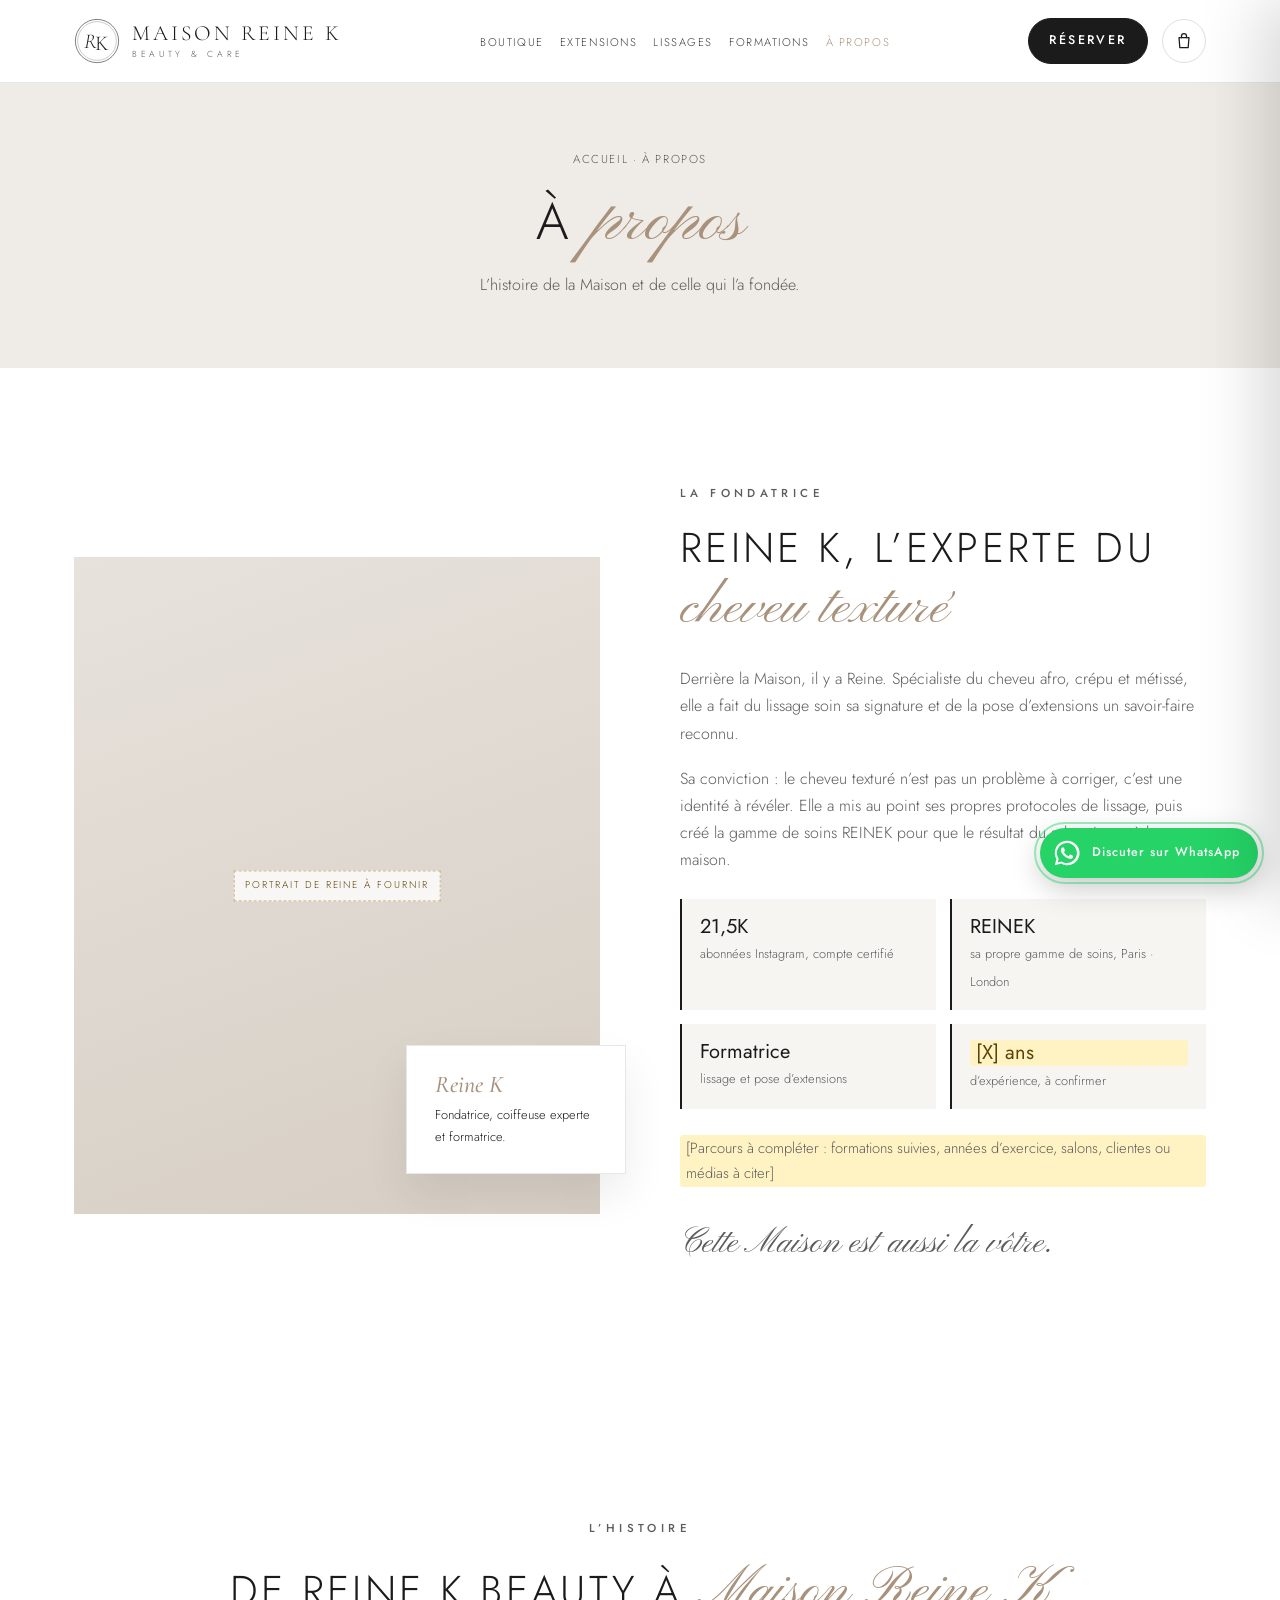
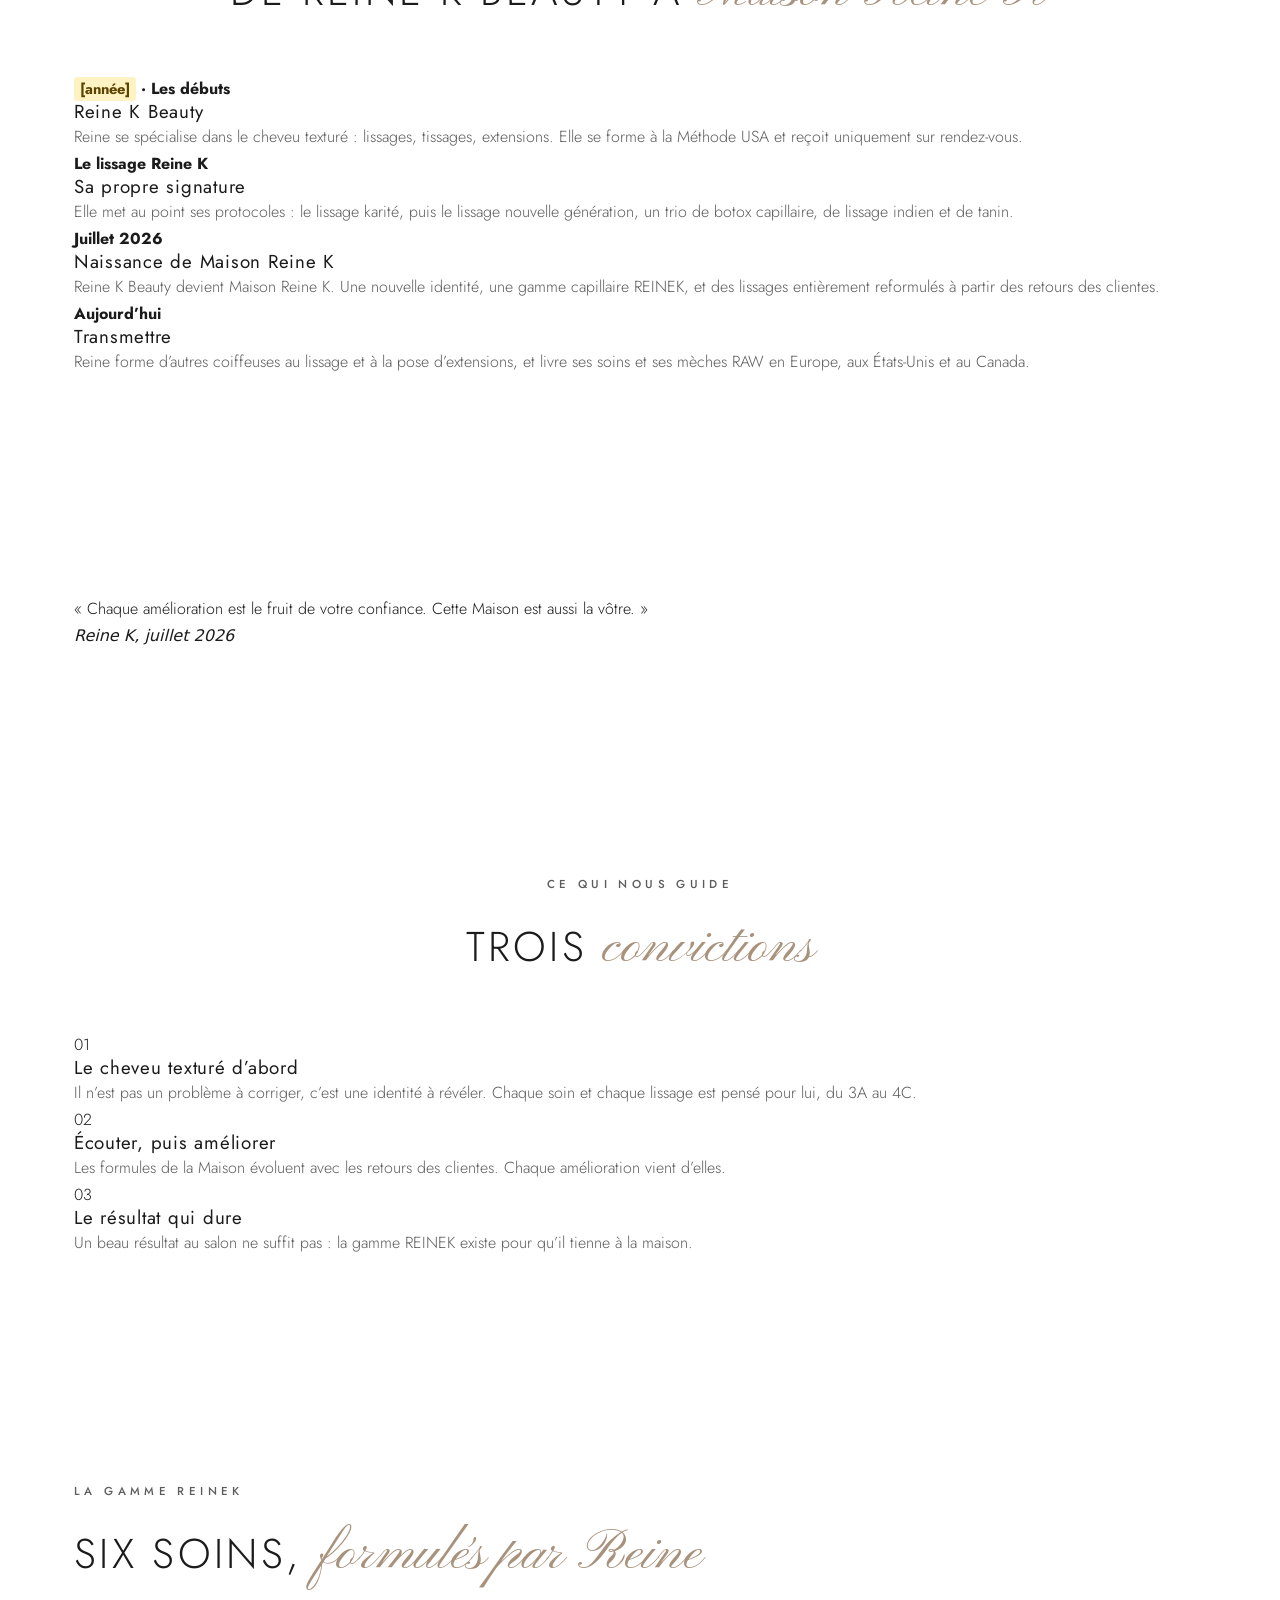
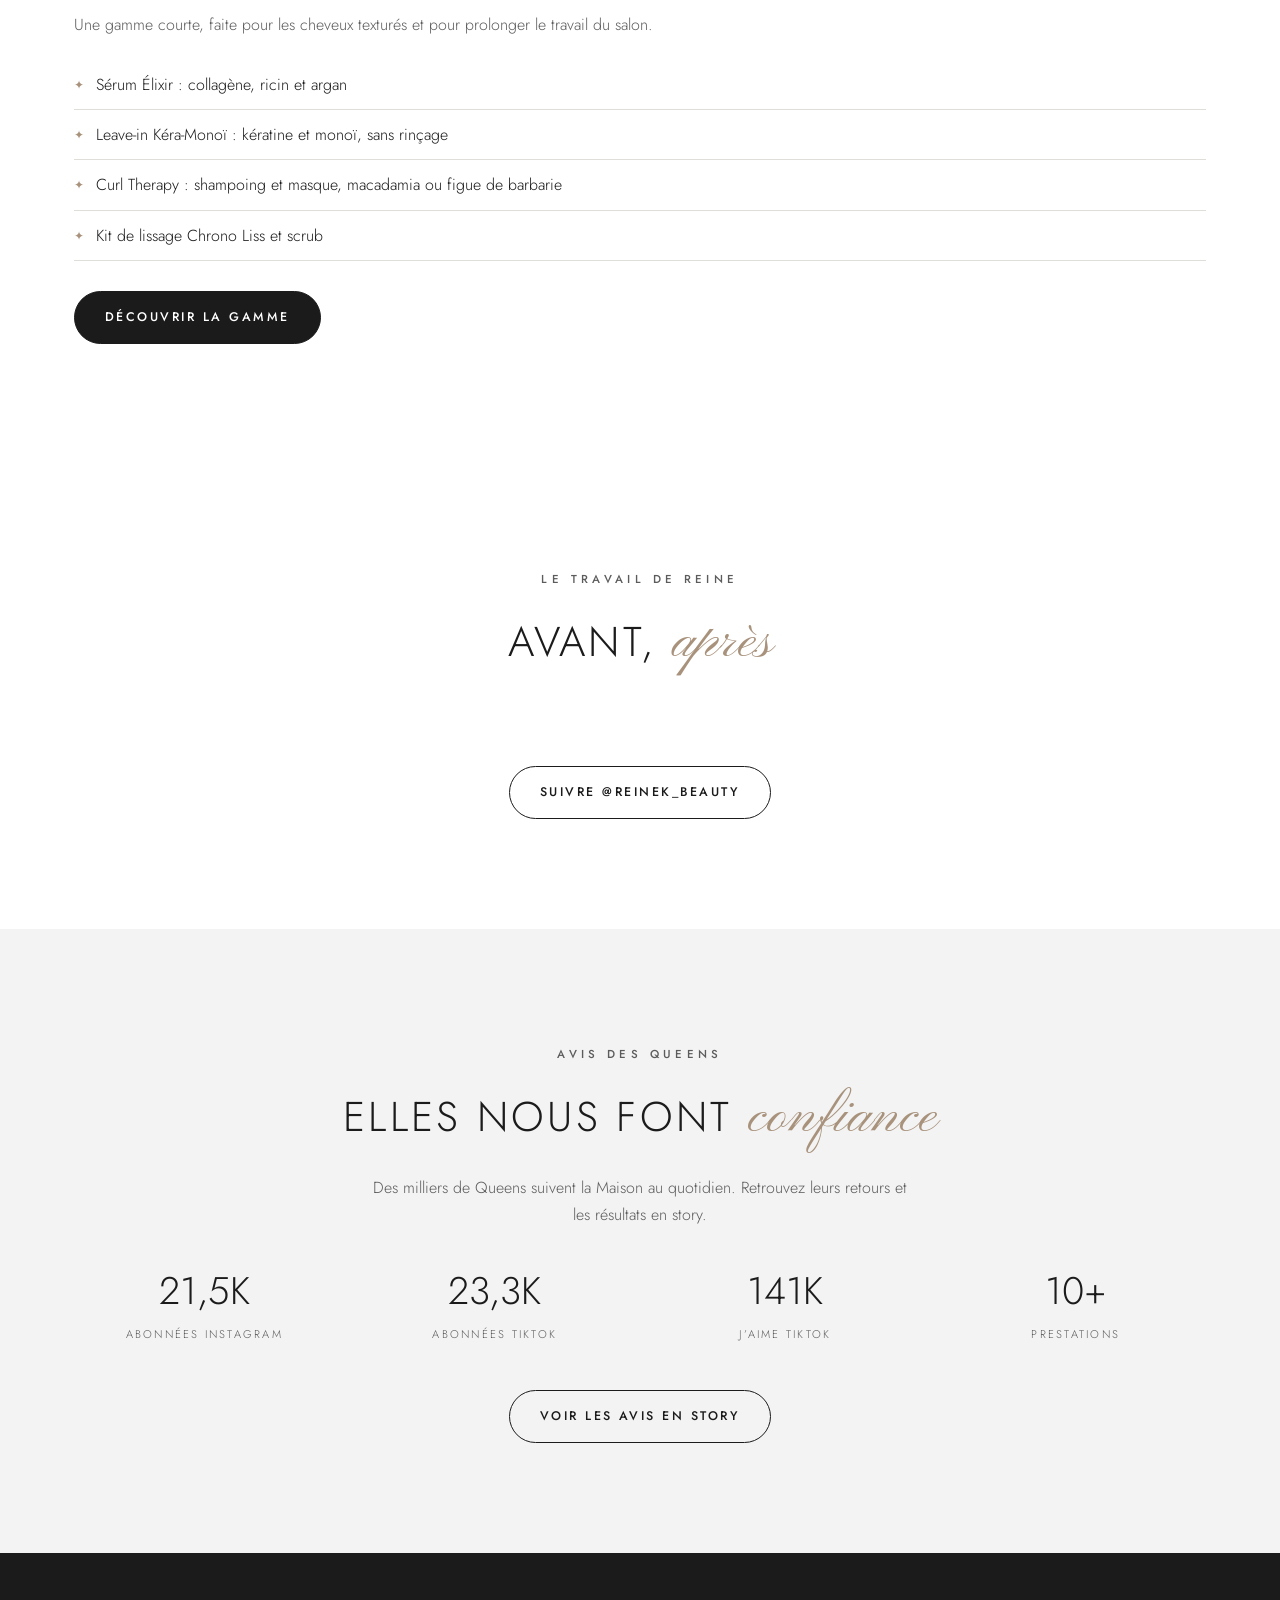
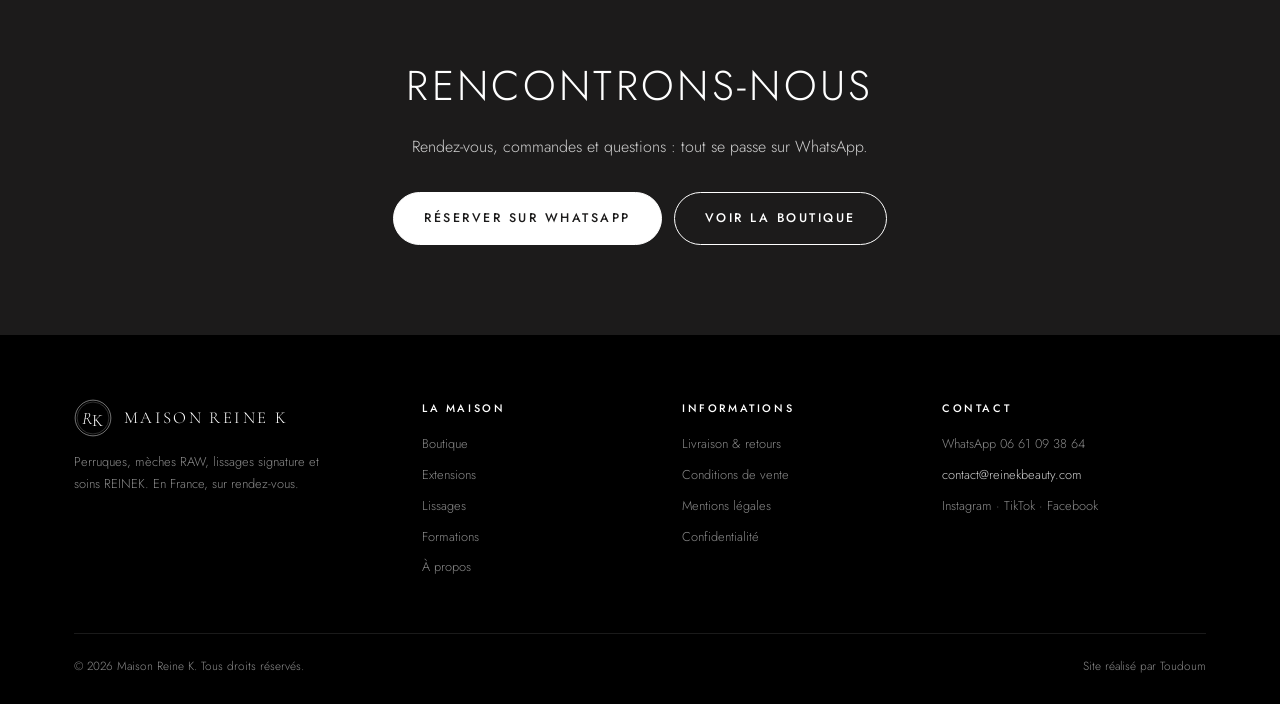
==== commit 8d031332: "Add files via upload" ====
--- a/a-propos.html
+++ b/a-propos.html
@@ -81,6 +81,55 @@
   </div>
 </section>
 
+<section class="fond-sable">
+  <div class="wrap">
+    <div class="titre-bloc rev"><span class="eyebrow">L’histoire</span><h2>De Reine K Beauty à <em>Maison Reine K</em></h2></div>
+    <div class="frise">
+      <div class="rev"><b><mark class="a-completer">[année]</mark> · Les débuts</b><h3>Reine K Beauty</h3><p>Reine se spécialise dans le cheveu texturé : lissages, tissages, extensions. Elle se forme à la Méthode USA et reçoit uniquement sur rendez-vous.</p></div>
+      <div class="rev"><b>Le lissage Reine K</b><h3>Sa propre signature</h3><p>Elle met au point ses protocoles : le lissage karité, puis le lissage nouvelle génération, un trio de botox capillaire, de lissage indien et de tanin.</p></div>
+      <div class="rev"><b>Juillet 2026</b><h3>Naissance de Maison Reine K</h3><p>Reine K Beauty devient Maison Reine K. Une nouvelle identité, une gamme capillaire REINEK, et des lissages entièrement reformulés à partir des retours des clientes.</p></div>
+      <div class="rev"><b>Aujourd’hui</b><h3>Transmettre</h3><p>Reine forme d’autres coiffeuses au lissage et à la pose d’extensions, et livre ses soins et ses mèches RAW en Europe, aux États-Unis et au Canada.</p></div>
+    </div>
+  </div>
+</section>
+
+<section class="citation">
+  <div class="wrap rev"><blockquote>« Chaque amélioration est le fruit de votre confiance. Cette Maison est aussi la vôtre. »</blockquote><cite>Reine K, juillet 2026</cite></div>
+</section>
+
+<section class="fond-blanc">
+  <div class="wrap">
+    <div class="titre-bloc rev"><span class="eyebrow">Ce qui nous guide</span><h2>Trois <em>convictions</em></h2></div>
+    <div class="fiches">
+      <article class="fiche rev"><span class="num">01</span><h3>Le cheveu texturé d’abord</h3><p>Il n’est pas un problème à corriger, c’est une identité à révéler. Chaque soin et chaque lissage est pensé pour lui, du 3A au 4C.</p></article>
+      <article class="fiche rev"><span class="num">02</span><h3>Écouter, puis améliorer</h3><p>Les formules de la Maison évoluent avec les retours des clientes. Chaque amélioration vient d’elles.</p></article>
+      <article class="fiche rev"><span class="num">03</span><h3>Le résultat qui dure</h3><p>Un beau résultat au salon ne suffit pas : la gamme REINEK existe pour qu’il tienne à la maison.</p></article>
+    </div>
+    
+  </div>
+</section>
+
+<section class="fond-gris">
+  <div class="wrap volet inverse">
+    <div class="volet-img rev"><div class="visuel pack"><img src="img/curl-therapy-vert.jpg" alt="" loading="lazy"></div></div>
+    <div class="rev">
+      <span class="eyebrow">La gamme REINEK</span>
+      <h2>Six soins, <em>formulés par Reine</em></h2>
+      <p>Une gamme courte, faite pour les cheveux texturés et pour prolonger le travail du salon.</p>
+      <ul class="points"><li>Sérum Élixir : collagène, ricin et argan</li><li>Leave-in Kéra-Monoï : kératine et monoï, sans rinçage</li><li>Curl Therapy : shampoing et masque, macadamia ou figue de barbarie</li><li>Kit de lissage Chrono Liss et scrub</li></ul>
+      <div class="ctas"><a href="boutique.html#gamme" class="btn btn-or">Découvrir la gamme</a></div>
+    </div>
+  </div>
+</section>
+
+<section class="fond-blanc">
+  <div class="wrap">
+    <div class="titre-bloc rev"><span class="eyebrow">Le travail de Reine</span><h2>Avant, <em>après</em></h2></div>
+    <div class="mosaique"><div class="visuel rev"><img src="img/avant-apres-lissage.jpg" alt="Lissage sur cheveux crépus" loading="lazy" style="object-position:50% 45%"></div><div class="visuel rev"><img src="img/avant-apres-long.jpg" alt="Extensions longues" loading="lazy" style="object-position:50% 30%"></div><div class="visuel rev"><img src="img/avant-apres-bob.jpg" alt="Du carré aux longueurs" loading="lazy" style="object-position:50% 45%"></div><div class="visuel rev"><img src="img/avant-apres-volume.jpg" alt="Volume et brillance" loading="lazy" style="object-position:50% 30%"></div></div>
+    <p class="suite rev"><a href="https://www.instagram.com/reinek_beauty/" class="btn btn-sombre" target="_blank" rel="noopener">Suivre @reinek_beauty</a></p>
+  </div>
+</section>
+
 <section class="preuve">
   <div class="wrap">
     <div class="rev">
--- a/css/style.css
+++ b/css/style.css
@@ -606,3 +606,59 @@
   footer{padding-bottom:100px}
 }
 @media (max-width:560px){.pied-grille{grid-template-columns:1fr}.vers-carte{aspect-ratio:4/3}}
+
+/* ===== Site multi-pages v2 : accueil en aperçu, une page par rubrique ===== */
+.titre-bloc{text-align:center;margin-bottom:48px}
+.titre-bloc h2{margin-bottom:0}
+.suite{text-align:center;margin-top:40px}
+.univers{background:#fff}
+.univers-grille{display:grid;grid-template-columns:repeat(4,1fr);gap:18px}
+.ucarte{display:flex;flex-direction:column;background:#f7f5f2;transition:transform .35s,box-shadow .35s}
+.ucarte:hover{transform:translateY(-6px);box-shadow:0 22px 44px rgba(0,0,0,.09)}
+.ucarte .visuel{aspect-ratio:4/5}
+.ucarte .visuel img{transition:transform 1s ease}
+.ucarte:hover .visuel img{transform:scale(1.05)}
+.ucarte .txt{padding:24px 22px 26px;display:flex;flex-direction:column;flex:1}
+.ucarte .num{font-size:.66rem;letter-spacing:.26em;color:var(--or)}
+.ucarte h3{font-size:1.5rem;margin:.3em 0 .35em}
+.ucarte p{font-size:.88rem;flex:1;margin-bottom:18px}
+.ucarte .voir{font-size:.68rem;letter-spacing:.2em;text-transform:uppercase;font-weight:500;color:#1c1b1b}
+.vedettes{background:var(--sable)}
+.vedettes-grille .produit{background:#fff;border:1px solid #e7e7e7}
+.vedettes-grille .produit .corps{text-align:left}
+.vedettes-grille a.btn-ajout{margin-top:14px;padding:10px 16px;font-size:.66rem}
+.preuves-accueil{background:#fff}
+.preuves-grille{display:grid;grid-template-columns:1fr 1fr;gap:40px;max-width:860px;margin:0 auto}
+.preuves-grille .suite{margin-top:22px}
+.apropos-apercu{background:#f3f3f3;text-align:center}
+.apropos-apercu p{max-width:620px;margin:0 auto}
+.apropos-apercu .preuve-chiffres{margin:44px auto;max-width:860px}
+.appel{background:#1c1b1b;color:#fff;text-align:center;padding:90px 0}
+.appel h2{color:#fff}
+.appel p{color:#cfcfcf;max-width:520px;margin:0 auto 32px}
+.appel .ctas{display:flex;gap:12px;justify-content:center;flex-wrap:wrap}
+.appel .btn-or{background:#fff;color:#1c1b1b;border-color:#fff}
+.appel .btn-or:hover{background:var(--or-clair);border-color:var(--or-clair)}
+.appel .btn-ligne{color:#fff;border-color:#fff}
+.appel .btn-ligne:hover{background:#fff;color:#1c1b1b}
+.etapes{background:#fff}
+.etapes-grille{display:grid;grid-template-columns:repeat(3,1fr);gap:24px}
+.etapes-grille>div{background:#f7f5f2;padding:34px 28px;border-top:2px solid #1c1b1b}
+.etapes-grille b{font-weight:300;font-size:2rem;color:var(--or);display:block;line-height:1;margin-bottom:14px}
+.etapes-grille h3{font-size:1.25rem;margin-bottom:8px}
+.etapes-grille p{font-size:.9rem}
+.hero-in .ctas{margin-bottom:0}
+@media (max-width:960px){
+  .univers-grille{grid-template-columns:1fr 1fr}
+  .etapes-grille{grid-template-columns:1fr}
+  .preuves-grille{gap:24px}
+  .appel{padding:70px 0}
+}
+@media (max-width:560px){
+  .univers-grille{grid-template-columns:1fr}
+  .ucarte{flex-direction:row}
+  .ucarte .visuel{aspect-ratio:auto;width:38%;flex:none;min-height:170px}
+  .ucarte .txt{padding:18px 16px}
+  .ucarte h3{font-size:1.25rem}
+  .preuves-grille{grid-template-columns:1fr}
+}
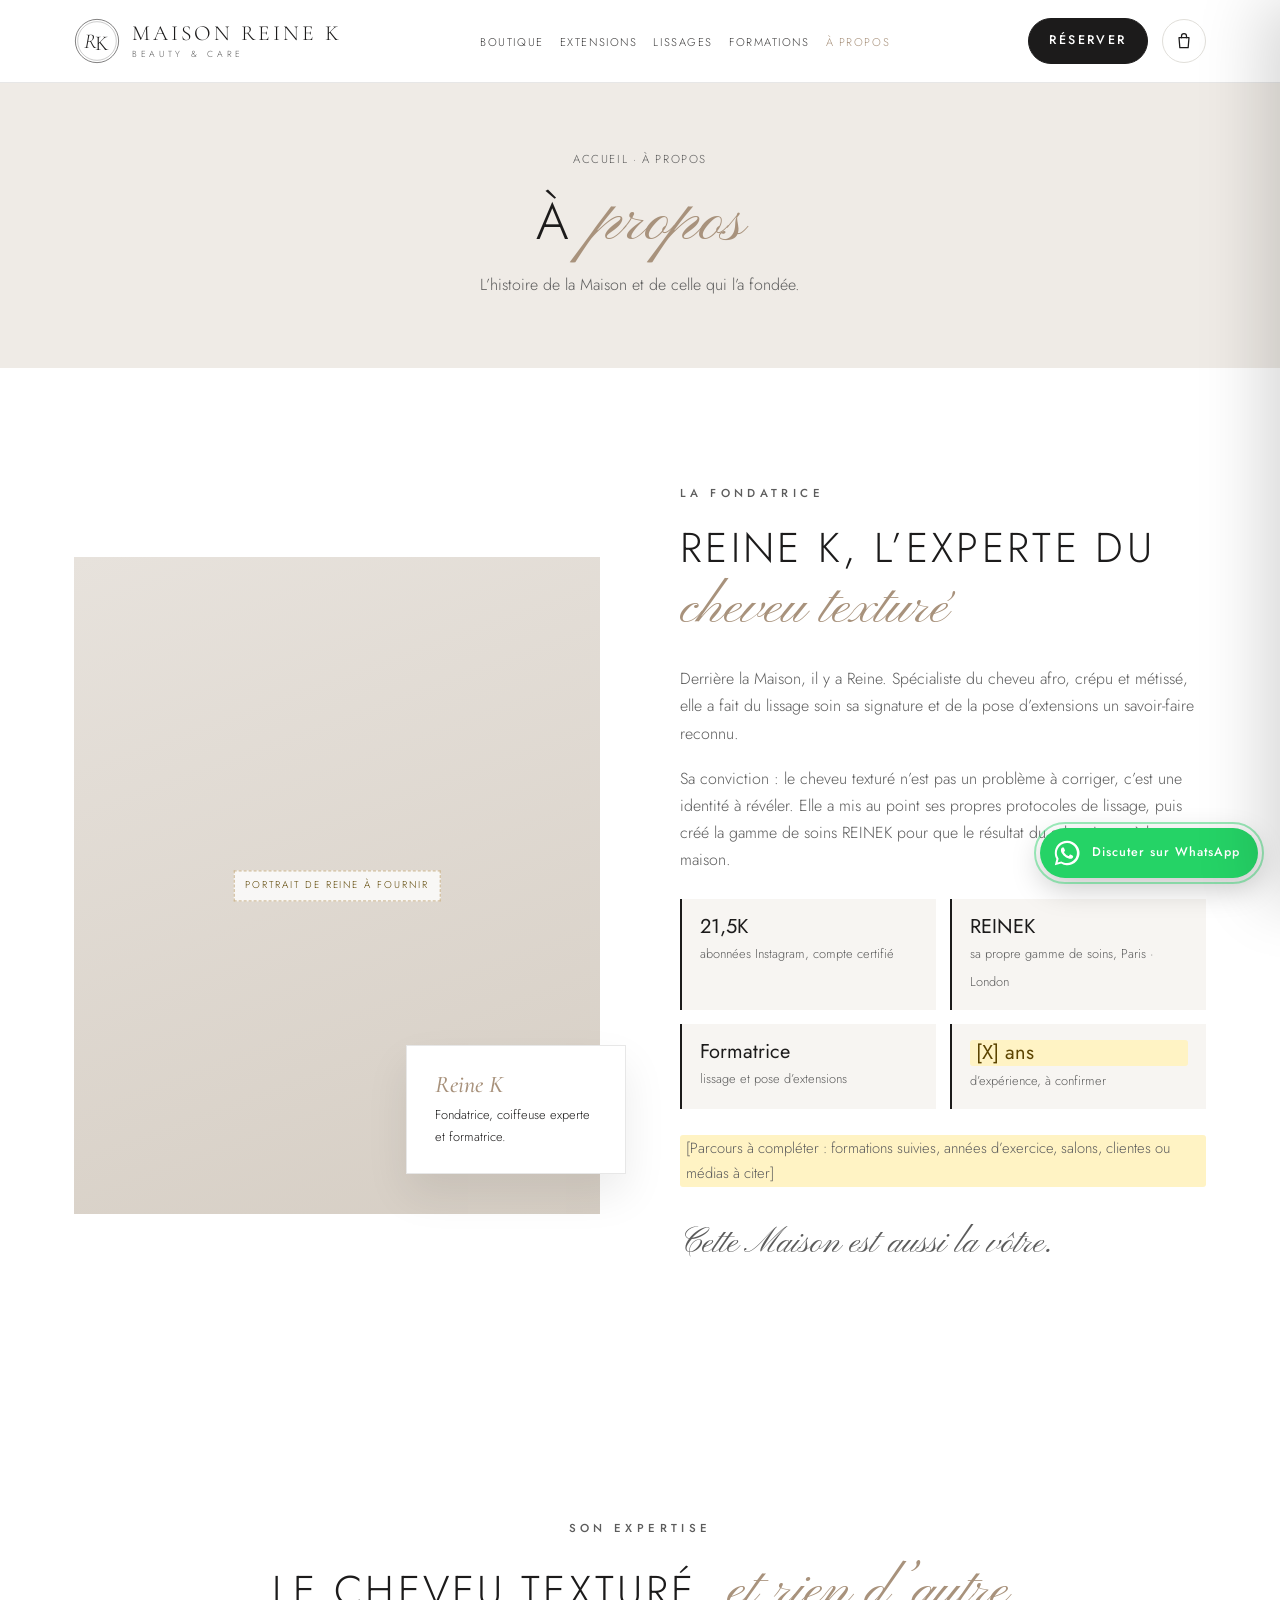
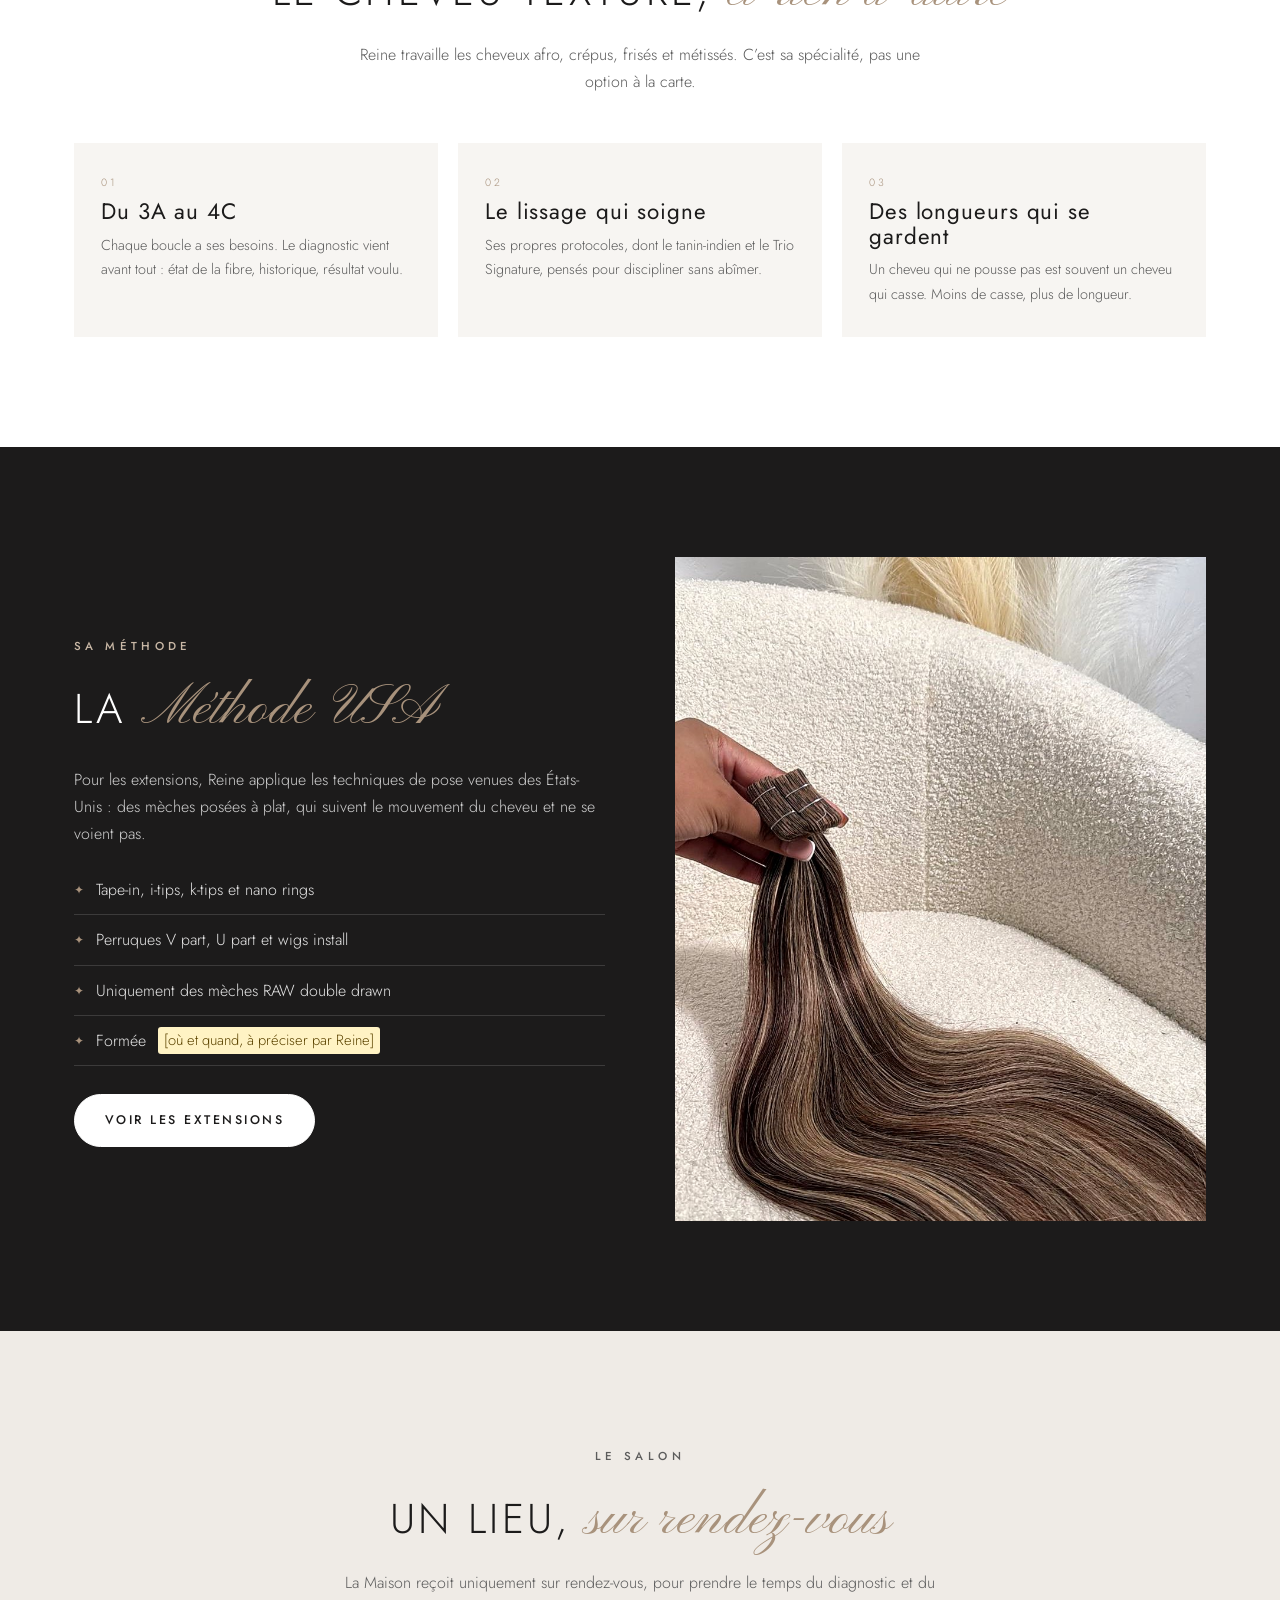
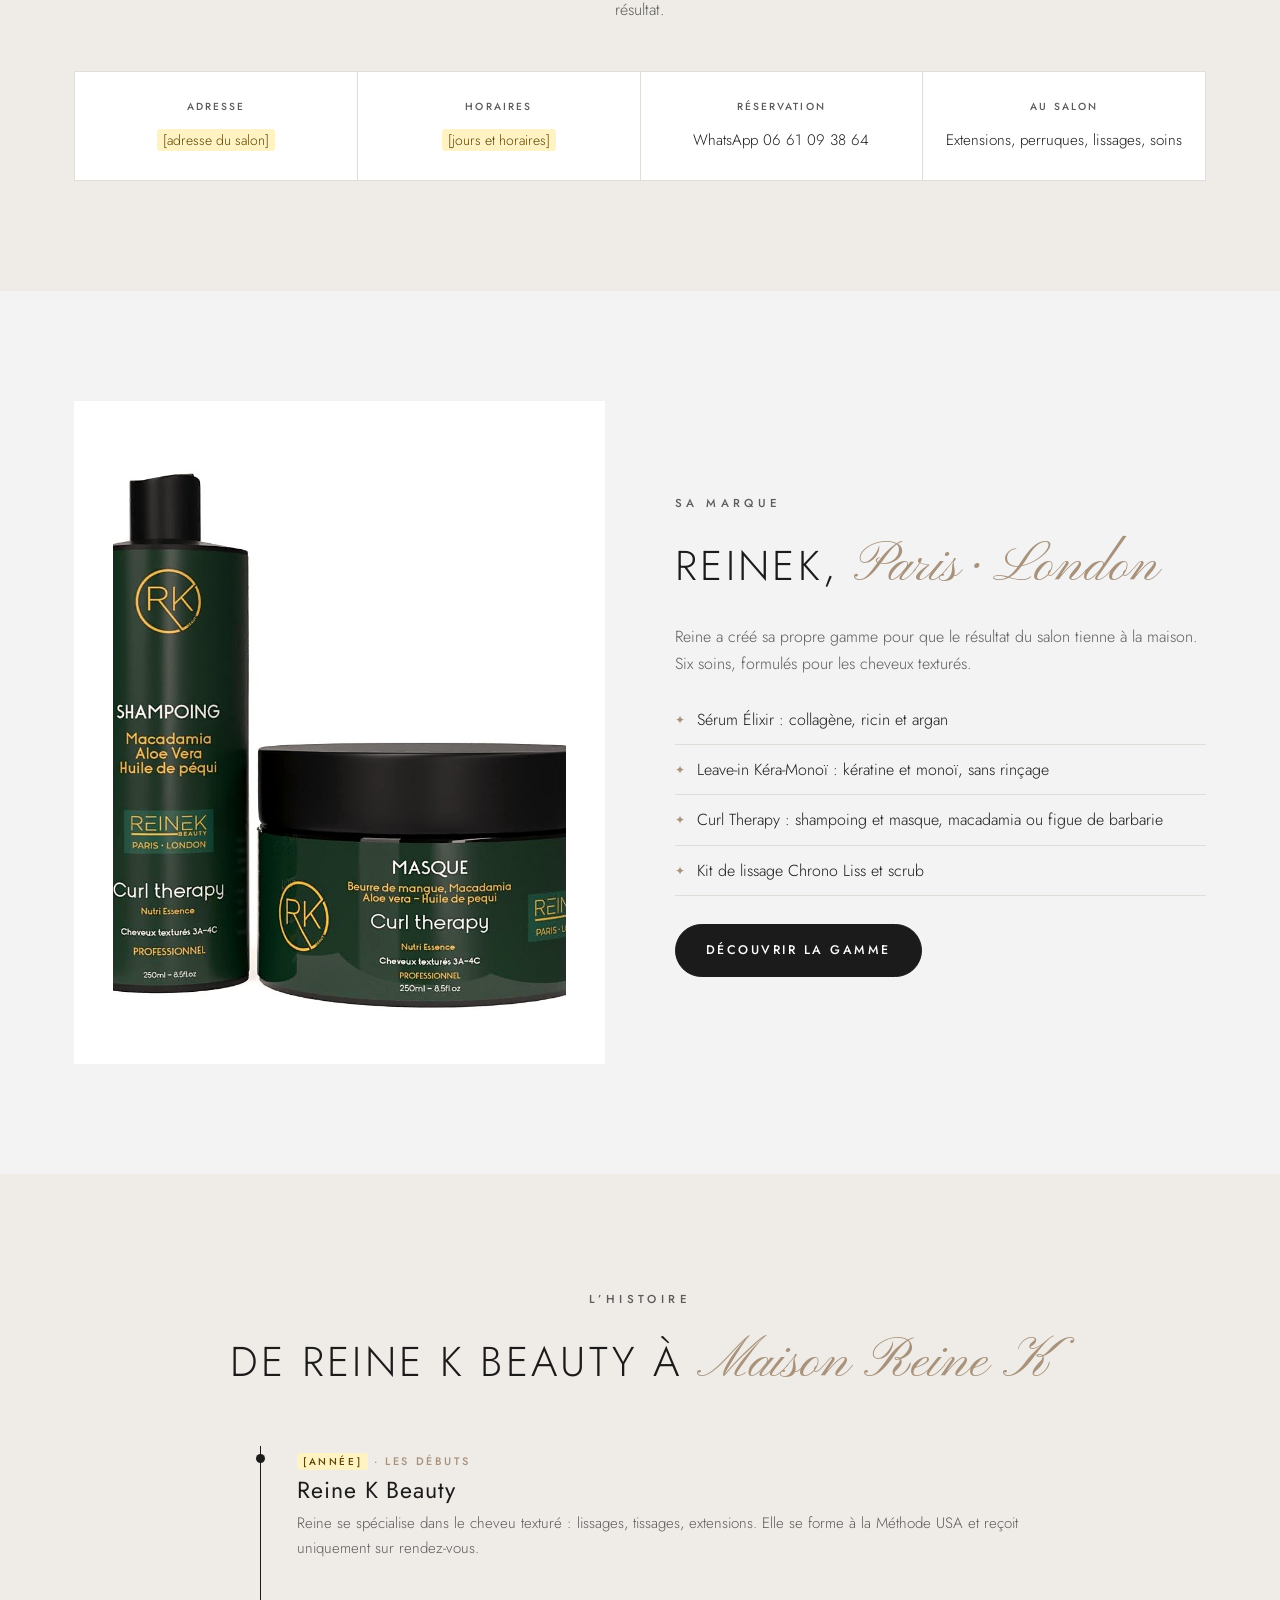
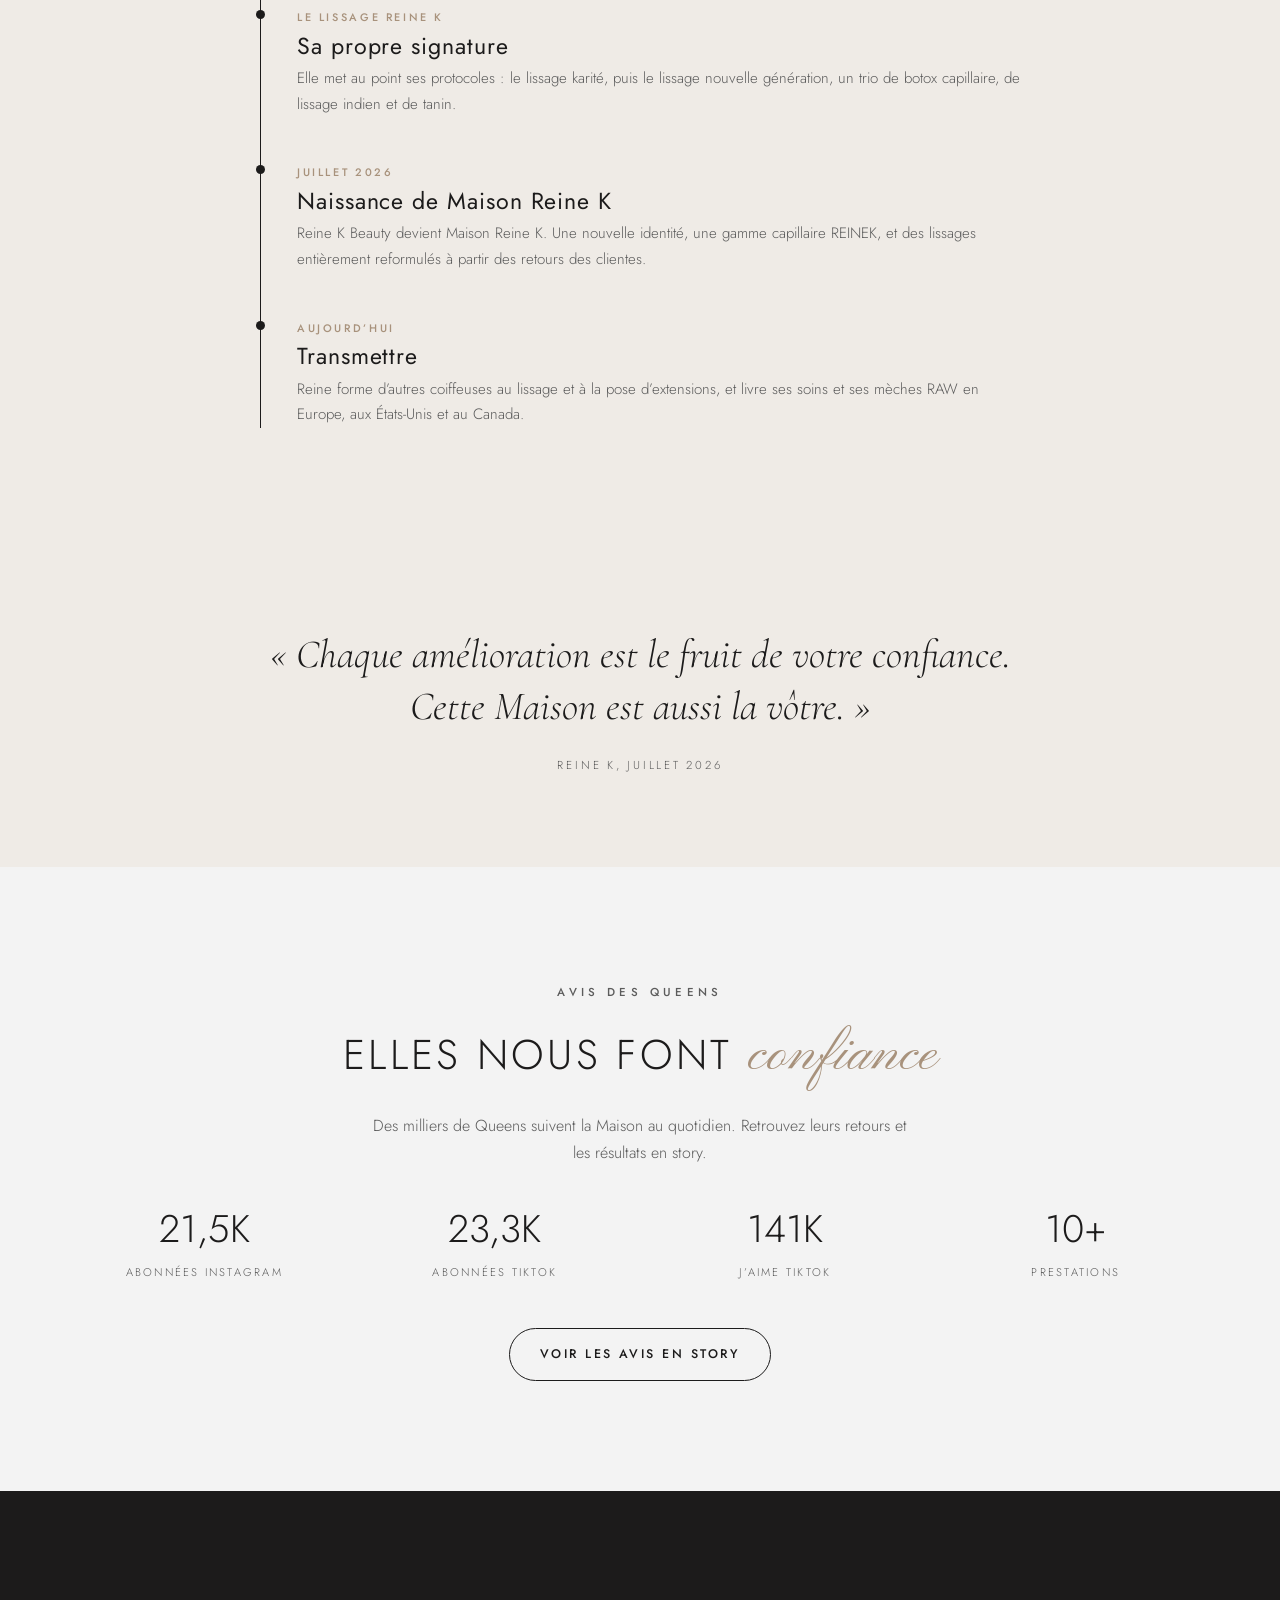
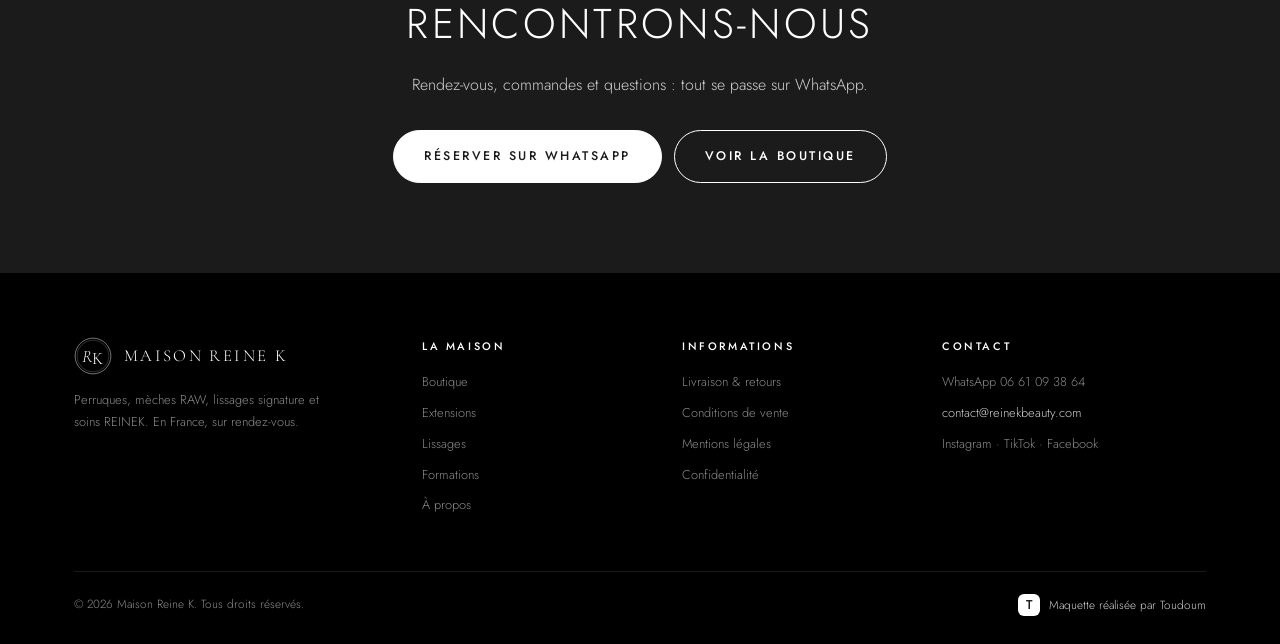
==== commit 8c3dde2a: "Add files via upload" ====
--- a/a-propos.html
+++ b/a-propos.html
@@ -81,6 +81,56 @@
   </div>
 </section>
 
+<section class="fond-blanc">
+  <div class="wrap">
+    <div class="titre-bloc rev"><span class="eyebrow">Son expertise</span><h2>Le cheveu texturé, <em>et rien d’autre</em></h2><p style="max-width:600px;margin:14px auto 0">Reine travaille les cheveux afro, crépus, frisés et métissés. C’est sa spécialité, pas une option à la carte.</p></div>
+    <div class="fiches">
+      <article class="fiche rev"><span class="num">01</span><h3>Du 3A au 4C</h3><p>Chaque boucle a ses besoins. Le diagnostic vient avant tout : état de la fibre, historique, résultat voulu.</p></article>
+      <article class="fiche rev"><span class="num">02</span><h3>Le lissage qui soigne</h3><p>Ses propres protocoles, dont le tanin-indien et le Trio Signature, pensés pour discipliner sans abîmer.</p></article>
+      <article class="fiche rev"><span class="num">03</span><h3>Des longueurs qui se gardent</h3><p>Un cheveu qui ne pousse pas est souvent un cheveu qui casse. Moins de casse, plus de longueur.</p></article>
+    </div>
+    
+  </div>
+</section>
+
+<section class="fond-noir">
+  <div class="wrap volet inverse">
+    <div class="volet-img rev"><div class="visuel"><img src="img/tape-in.jpg" alt="" loading="lazy" style="object-position:50% 45%"></div></div>
+    <div class="rev">
+      <span class="eyebrow">Sa méthode</span>
+      <h2>La <em>Méthode USA</em></h2>
+      <p>Pour les extensions, Reine applique les techniques de pose venues des États-Unis : des mèches posées à plat, qui suivent le mouvement du cheveu et ne se voient pas.</p>
+      <ul class="points"><li>Tape-in, i-tips, k-tips et nano rings</li><li>Perruques V part, U part et wigs install</li><li>Uniquement des mèches RAW double drawn</li><li>Formée <mark class="a-completer">[où et quand, à préciser par Reine]</mark></li></ul>
+      <div class="ctas"><a href="extensions.html" class="btn btn-or">Voir les extensions</a></div>
+    </div>
+  </div>
+</section>
+
+<section class="fond-sable">
+  <div class="wrap">
+    <div class="titre-bloc rev"><span class="eyebrow">Le salon</span><h2>Un lieu, <em>sur rendez-vous</em></h2><p style="max-width:600px;margin:14px auto 0">La Maison reçoit uniquement sur rendez-vous, pour prendre le temps du diagnostic et du résultat.</p></div>
+    <div class="cles quatre rev">
+      <div><b>Adresse</b><span><mark class="a-completer">[adresse du salon]</mark></span></div>
+      <div><b>Horaires</b><span><mark class="a-completer">[jours et horaires]</mark></span></div>
+      <div><b>Réservation</b><span>WhatsApp 06 61 09 38 64</span></div>
+      <div><b>Au salon</b><span>Extensions, perruques, lissages, soins</span></div>
+    </div>
+  </div>
+</section>
+
+<section class="fond-gris">
+  <div class="wrap volet">
+    <div class="volet-img rev"><div class="visuel pack"><img src="img/curl-therapy-vert.jpg" alt="" loading="lazy"></div></div>
+    <div class="rev">
+      <span class="eyebrow">Sa marque</span>
+      <h2>REINEK, <em>Paris · London</em></h2>
+      <p>Reine a créé sa propre gamme pour que le résultat du salon tienne à la maison. Six soins, formulés pour les cheveux texturés.</p>
+      <ul class="points"><li>Sérum Élixir : collagène, ricin et argan</li><li>Leave-in Kéra-Monoï : kératine et monoï, sans rinçage</li><li>Curl Therapy : shampoing et masque, macadamia ou figue de barbarie</li><li>Kit de lissage Chrono Liss et scrub</li></ul>
+      <div class="ctas"><a href="boutique.html#gamme" class="btn btn-or">Découvrir la gamme</a></div>
+    </div>
+  </div>
+</section>
+
 <section class="fond-sable">
   <div class="wrap">
     <div class="titre-bloc rev"><span class="eyebrow">L’histoire</span><h2>De Reine K Beauty à <em>Maison Reine K</em></h2></div>
@@ -95,39 +145,6 @@
 
 <section class="citation">
   <div class="wrap rev"><blockquote>« Chaque amélioration est le fruit de votre confiance. Cette Maison est aussi la vôtre. »</blockquote><cite>Reine K, juillet 2026</cite></div>
-</section>
-
-<section class="fond-blanc">
-  <div class="wrap">
-    <div class="titre-bloc rev"><span class="eyebrow">Ce qui nous guide</span><h2>Trois <em>convictions</em></h2></div>
-    <div class="fiches">
-      <article class="fiche rev"><span class="num">01</span><h3>Le cheveu texturé d’abord</h3><p>Il n’est pas un problème à corriger, c’est une identité à révéler. Chaque soin et chaque lissage est pensé pour lui, du 3A au 4C.</p></article>
-      <article class="fiche rev"><span class="num">02</span><h3>Écouter, puis améliorer</h3><p>Les formules de la Maison évoluent avec les retours des clientes. Chaque amélioration vient d’elles.</p></article>
-      <article class="fiche rev"><span class="num">03</span><h3>Le résultat qui dure</h3><p>Un beau résultat au salon ne suffit pas : la gamme REINEK existe pour qu’il tienne à la maison.</p></article>
-    </div>
-    
-  </div>
-</section>
-
-<section class="fond-gris">
-  <div class="wrap volet inverse">
-    <div class="volet-img rev"><div class="visuel pack"><img src="img/curl-therapy-vert.jpg" alt="" loading="lazy"></div></div>
-    <div class="rev">
-      <span class="eyebrow">La gamme REINEK</span>
-      <h2>Six soins, <em>formulés par Reine</em></h2>
-      <p>Une gamme courte, faite pour les cheveux texturés et pour prolonger le travail du salon.</p>
-      <ul class="points"><li>Sérum Élixir : collagène, ricin et argan</li><li>Leave-in Kéra-Monoï : kératine et monoï, sans rinçage</li><li>Curl Therapy : shampoing et masque, macadamia ou figue de barbarie</li><li>Kit de lissage Chrono Liss et scrub</li></ul>
-      <div class="ctas"><a href="boutique.html#gamme" class="btn btn-or">Découvrir la gamme</a></div>
-    </div>
-  </div>
-</section>
-
-<section class="fond-blanc">
-  <div class="wrap">
-    <div class="titre-bloc rev"><span class="eyebrow">Le travail de Reine</span><h2>Avant, <em>après</em></h2></div>
-    <div class="mosaique"><div class="visuel rev"><img src="img/avant-apres-lissage.jpg" alt="Lissage sur cheveux crépus" loading="lazy" style="object-position:50% 45%"></div><div class="visuel rev"><img src="img/avant-apres-long.jpg" alt="Extensions longues" loading="lazy" style="object-position:50% 30%"></div><div class="visuel rev"><img src="img/avant-apres-bob.jpg" alt="Du carré aux longueurs" loading="lazy" style="object-position:50% 45%"></div><div class="visuel rev"><img src="img/avant-apres-volume.jpg" alt="Volume et brillance" loading="lazy" style="object-position:50% 30%"></div></div>
-    <p class="suite rev"><a href="https://www.instagram.com/reinek_beauty/" class="btn btn-sombre" target="_blank" rel="noopener">Suivre @reinek_beauty</a></p>
-  </div>
 </section>
 
 <section class="preuve">
@@ -190,7 +207,7 @@
         </ul>
       </div>
     </div>
-    <div class="pied-bas"><span>© 2026 Maison Reine K. Tous droits réservés.</span><span>Site réalisé par Toudoum</span></div>
+    <div class="pied-bas"><span>© 2026 Maison Reine K. Tous droits réservés.</span><span class="signe-toudoum"><i>T</i>Maquette réalisée par Toudoum</span></div>
   </div>
 </footer>
 
@@ -224,7 +241,6 @@
       <div id="pay-items"></div>
     </div>
     <div class="pay-droite">
-      <div class="pay-bandeau"><b>Démonstration.</b> Ici s’ouvrira la vraie page de paiement Stripe. Aucune carte n’est demandée, aucun paiement n’est effectué.</div>
       <label class="pay-champ">E-mail<div>vous@exemple.com</div></label>
       <label class="pay-champ">Informations de carte<div>1234 1234 1234 1234 &nbsp; MM / AA &nbsp; CVC</div></label>
       <label class="pay-champ">Nom du titulaire<div>Nom complet</div></label>
--- a/css/style.css
+++ b/css/style.css
@@ -595,6 +595,8 @@
 .pied-grille li{margin-bottom:9px}
 .pied-grille a:hover{color:#fff}
 .pied-grille p{color:#8a8a8a;margin-top:14px;max-width:260px}
+.signe-toudoum{display:inline-flex;align-items:center;gap:9px;color:#cfcfcf}
+.signe-toudoum i{display:inline-flex;align-items:center;justify-content:center;width:22px;height:22px;border-radius:6px;background:#fff;color:#1c1b1b;font-style:normal;font-weight:500;font-size:.8rem}
 .pied-bas{display:flex;justify-content:space-between;gap:16px;flex-wrap:wrap;margin-top:46px;padding-top:22px;border-top:1px solid rgba(255,255,255,.1);font-size:.74rem}
 @media (max-width:960px){
   .rassure .wrap{grid-template-columns:1fr 1fr}
@@ -662,3 +664,95 @@
   .ucarte h3{font-size:1.25rem}
   .preuves-grille{grid-template-columns:1fr}
 }
+
+/* ===== Pages enrichies v3 ===== */
+.fond-sable{background:var(--sable)}
+.fond-gris{background:#f3f3f3}
+.fond-blanc{background:#fff}
+.volet{display:grid;grid-template-columns:1fr 1fr;gap:70px;align-items:center}
+.volet.inverse>.volet-img{order:2}
+.volet-img .visuel{aspect-ratio:4/5}
+.volet-img .visuel.pack{background:#fff}
+.volet-img .visuel.pack img{object-fit:contain;padding:30px}
+.volet .points{margin:18px 0 28px}
+.volet .ctas{display:flex;gap:12px;flex-wrap:wrap}
+.fond-noir{background:#1c1b1b;color:#fff}
+.fond-noir h2,.fond-noir h3{color:#fff}
+.fond-noir p{color:#cfcfcf}
+.fond-noir .eyebrow{color:var(--or-clair)}
+.fond-noir .points li{border-bottom-color:rgba(255,255,255,.14);color:#e6e6e6}
+.fond-noir .btn-or{background:#fff;color:#1c1b1b;border-color:#fff}
+.fond-noir .btn-or:hover{background:var(--or-clair);border-color:var(--or-clair)}
+.fond-noir .btn-ligne{color:#fff;border-color:#fff}
+.fond-noir .btn-ligne:hover{background:#fff;color:#1c1b1b}
+.citation{background:var(--sable);text-align:center;padding:90px 0}
+.citation blockquote{font-family:var(--serif);font-style:italic;font-size:clamp(1.6rem,3.2vw,2.5rem);line-height:1.3;max-width:820px;margin:0 auto 18px}
+.citation cite{font-style:normal;font-size:.72rem;letter-spacing:.24em;text-transform:uppercase;color:var(--gris)}
+.fiches{display:grid;grid-template-columns:repeat(3,1fr);gap:20px}
+.fiche{background:#fff;border:1px solid #e7e7e7;padding:30px 26px;display:flex;flex-direction:column}
+.fond-blanc .fiche{background:#f7f5f2;border-color:#f7f5f2}
+.fiche .num{font-size:.66rem;letter-spacing:.26em;color:var(--or);text-transform:uppercase}
+.fiche h3{font-size:1.4rem;margin:.3em 0 .4em}
+.fiche p{font-size:.9rem;flex:1}
+.fiche dl{margin-top:18px;border-top:1px solid #e7e7e7;font-size:.84rem}
+.fiche dl div{display:flex;gap:12px;padding:9px 0;border-bottom:1px solid #e7e7e7}
+.fiche dt{flex:none;width:86px;font-size:.64rem;letter-spacing:.16em;text-transform:uppercase;color:var(--gris);padding-top:3px}
+.fiche dd{color:#3f3f3f}
+.faq .wrap{max-width:860px}
+.faq details{border-bottom:1px solid #dcd8d2}
+.faq details:first-of-type{border-top:1px solid #dcd8d2}
+.faq summary{list-style:none;cursor:pointer;padding:22px 44px 22px 0;position:relative;font-size:1.05rem}
+.faq summary::-webkit-details-marker{display:none}
+.faq summary::after{content:"+";position:absolute;right:6px;top:50%;transform:translateY(-50%);font-size:1.5rem;font-weight:300;color:var(--or);transition:transform .3s}
+.faq details[open] summary::after{transform:translateY(-50%) rotate(45deg)}
+.faq details p{padding:0 44px 22px 0;font-size:.94rem;color:#3f3f3f}
+.mosaique{display:grid;grid-template-columns:repeat(4,1fr);gap:12px}
+.mosaique .visuel{aspect-ratio:3/4}
+.mosaique .visuel img{transition:transform 1s ease}
+.mosaique .visuel:hover img{transform:scale(1.05)}
+.comparatif{overflow-x:auto}
+.comparatif table{width:100%;min-width:640px;border-collapse:collapse;background:#fff}
+.comparatif th,.comparatif td{padding:18px 20px;text-align:left;border-bottom:1px solid #e7e7e7;vertical-align:top;font-size:.92rem}
+.comparatif thead th{font-family:var(--serif);font-size:1.3rem;font-weight:500;border-bottom:2px solid #1c1b1b}
+.comparatif tbody th{font-weight:500;font-size:.66rem;letter-spacing:.18em;text-transform:uppercase;color:var(--gris);width:150px}
+.programme{display:grid;grid-template-columns:1fr 1fr;gap:28px}
+.prog{background:#fff;padding:38px 34px;border-top:2px solid #1c1b1b}
+.prog h3{font-size:1.7rem;margin:.2em 0 .3em}
+.prog ol{list-style:none;counter-reset:m;margin-top:22px}
+.prog li{counter-increment:m;display:grid;grid-template-columns:44px 1fr;padding:15px 0;border-top:1px solid #e7e7e7}
+.prog li::before{content:"0" counter(m);font-weight:300;font-size:1.3rem;color:var(--or);line-height:1.2}
+.prog li b{display:block;font-weight:500;font-size:.98rem}
+.prog li span{font-size:.86rem;color:var(--gris)}
+.cles{display:grid;grid-template-columns:repeat(5,1fr);gap:1px;background:#e0ded9;border:1px solid #e0ded9}
+.cles.quatre{grid-template-columns:repeat(4,1fr)}
+.cles div{background:#fff;padding:26px 18px;text-align:center}
+.cles b{display:block;font-weight:500;font-size:.64rem;letter-spacing:.2em;text-transform:uppercase;color:var(--gris);margin-bottom:10px}
+.cles span{font-size:.95rem}
+.frise{max-width:760px;margin:0 auto;border-left:1px solid #1c1b1b;padding-left:36px}
+.frise div{position:relative;padding-bottom:40px}
+.frise div:last-child{padding-bottom:0}
+.frise div::before{content:"";position:absolute;left:-41px;top:8px;width:9px;height:9px;border-radius:50%;background:#1c1b1b}
+.frise b{font-size:.68rem;letter-spacing:.24em;text-transform:uppercase;color:var(--or);font-weight:500}
+.frise h3{font-size:1.45rem;margin:.2em 0 .3em}
+.frise p{font-size:.94rem}
+.routine .gamme .produit{border:1px solid #e7e7e7}
+.etapes-grille.quatre{grid-template-columns:repeat(4,1fr)}
+.lissages-accueil .suite,.fiches+.suite{margin-top:44px}
+@media (max-width:960px){
+  .volet{grid-template-columns:1fr;gap:36px}
+  .volet.inverse>.volet-img{order:0}
+  .volet-img .visuel{aspect-ratio:4/3}
+  .fiches{grid-template-columns:1fr 1fr}
+  .programme{grid-template-columns:1fr}
+  .cles,.cles.quatre{grid-template-columns:1fr 1fr}
+  .etapes-grille.quatre{grid-template-columns:1fr 1fr}
+  .citation{padding:70px 0}
+}
+@media (max-width:560px){
+  .fiches{grid-template-columns:1fr}
+  .mosaique{grid-template-columns:1fr 1fr}
+  .etapes-grille.quatre{grid-template-columns:1fr}
+  .prog{padding:30px 22px}
+  .frise{padding-left:26px}
+  .frise div::before{left:-31px}
+}
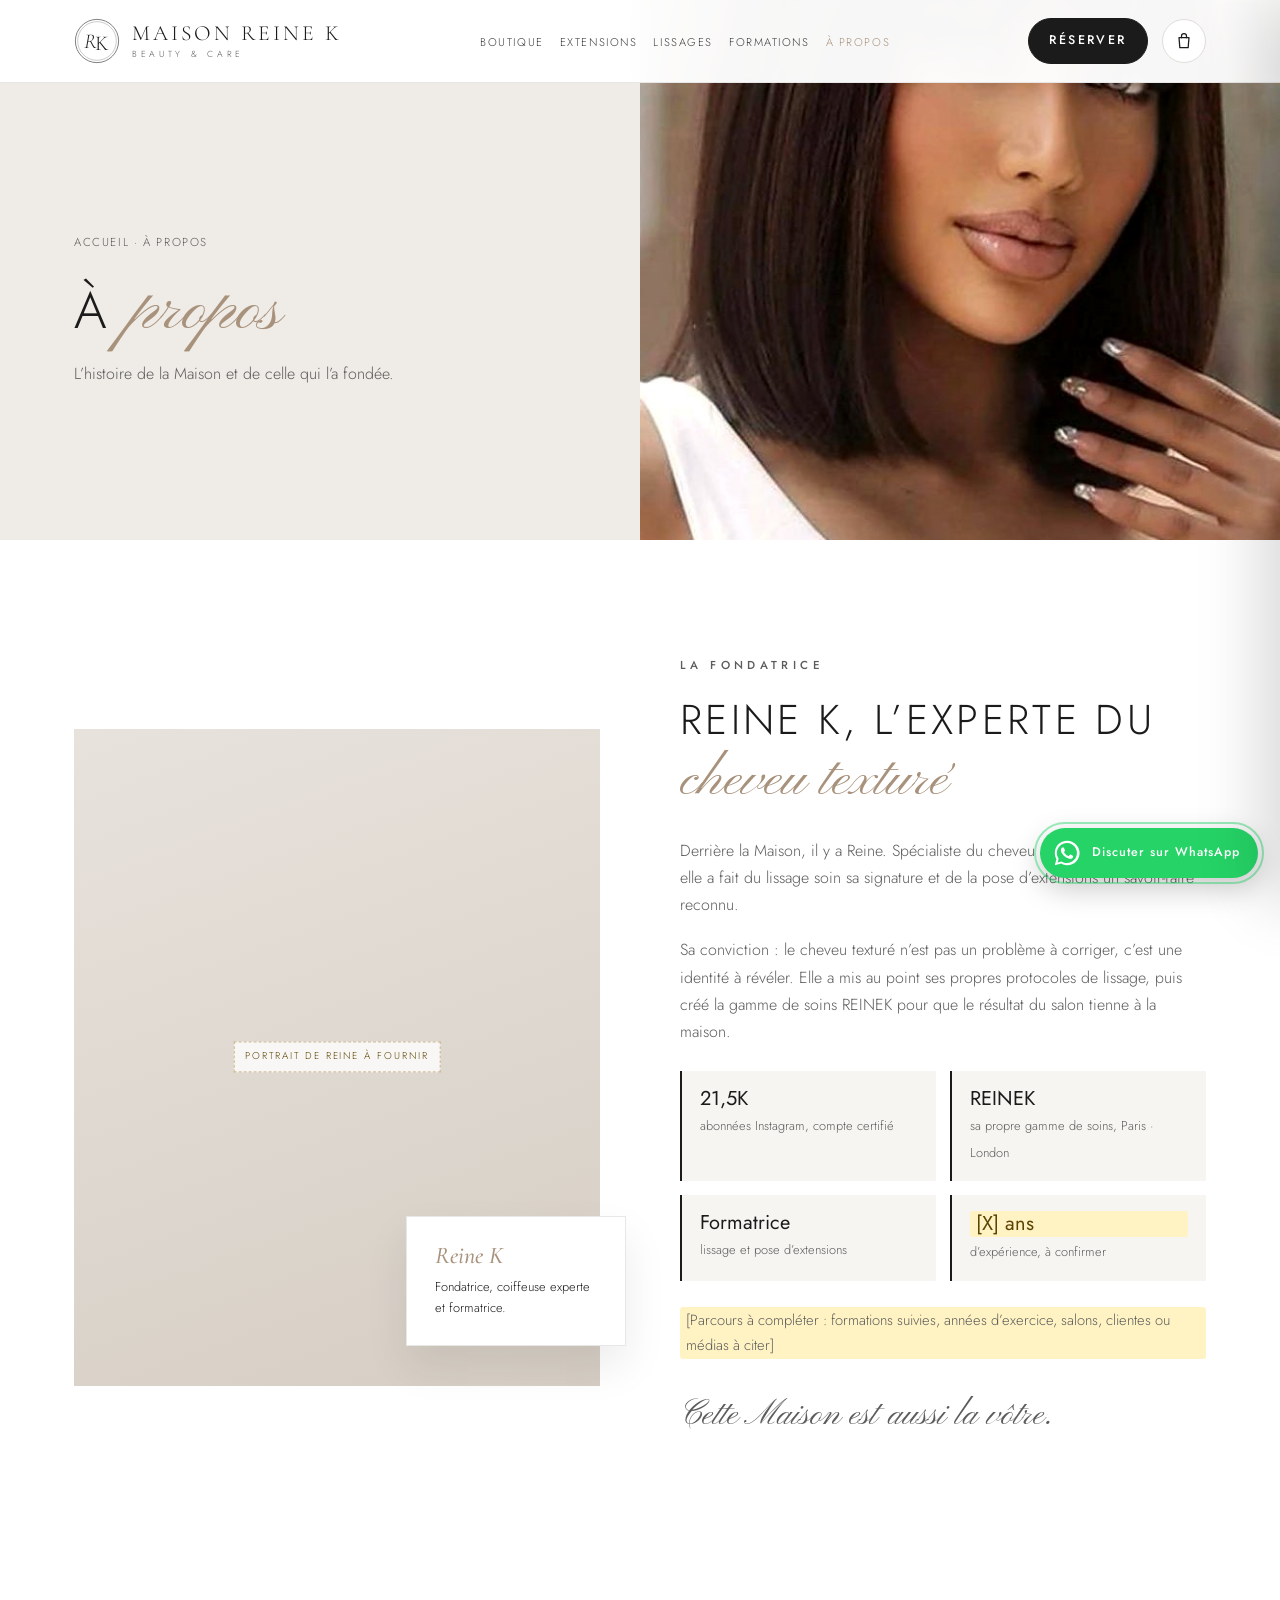
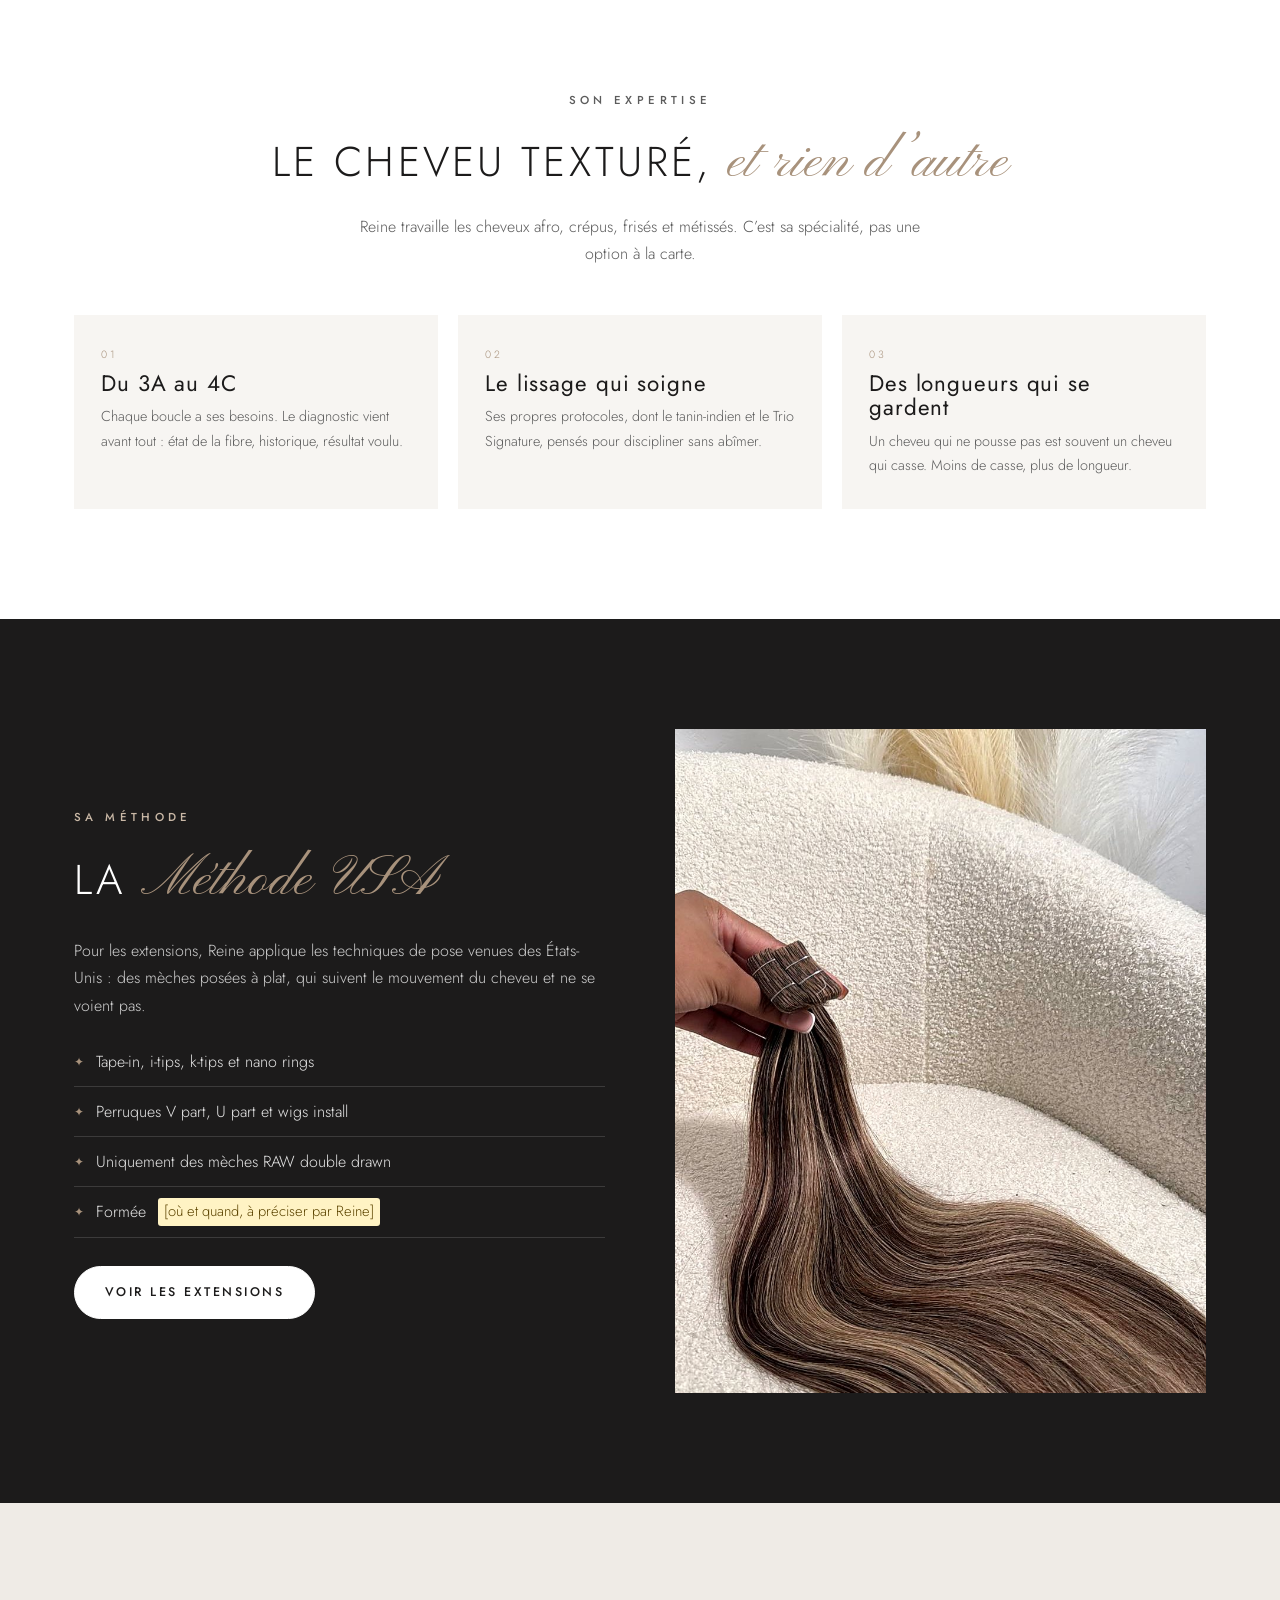
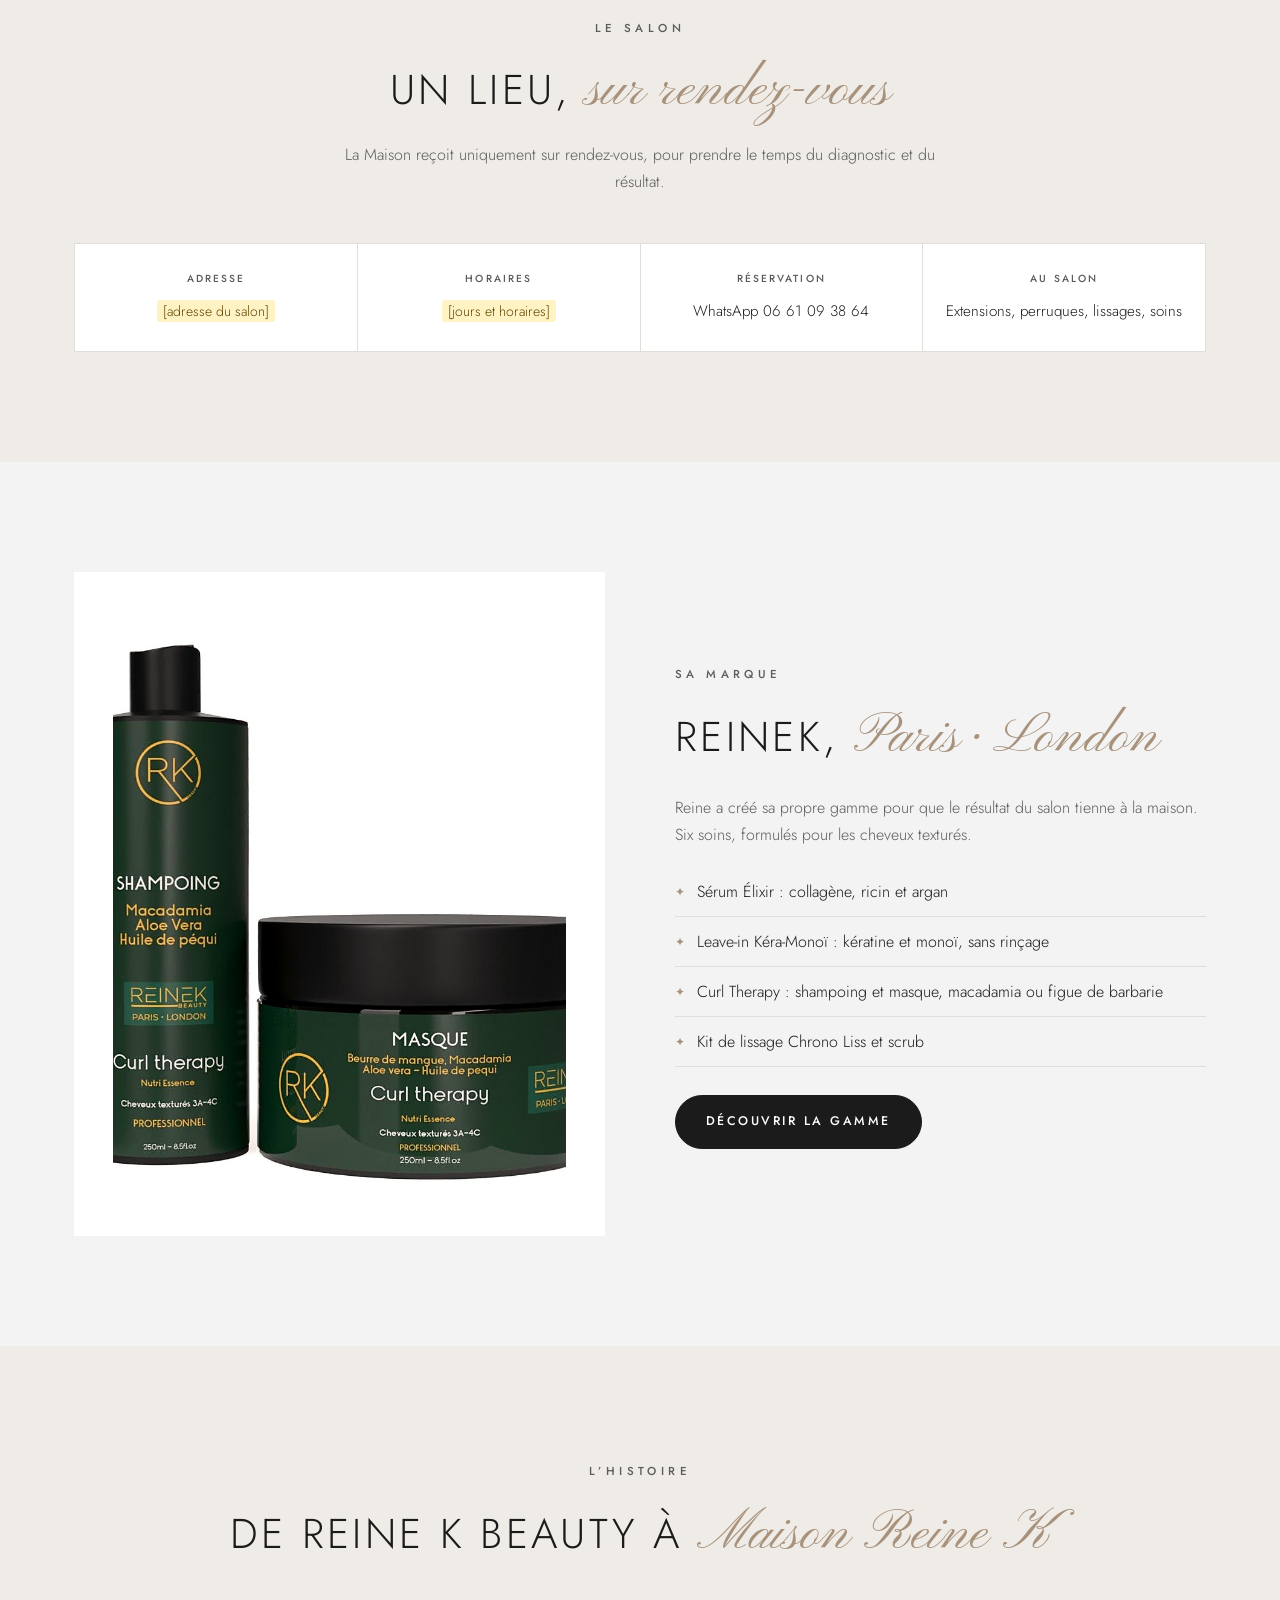
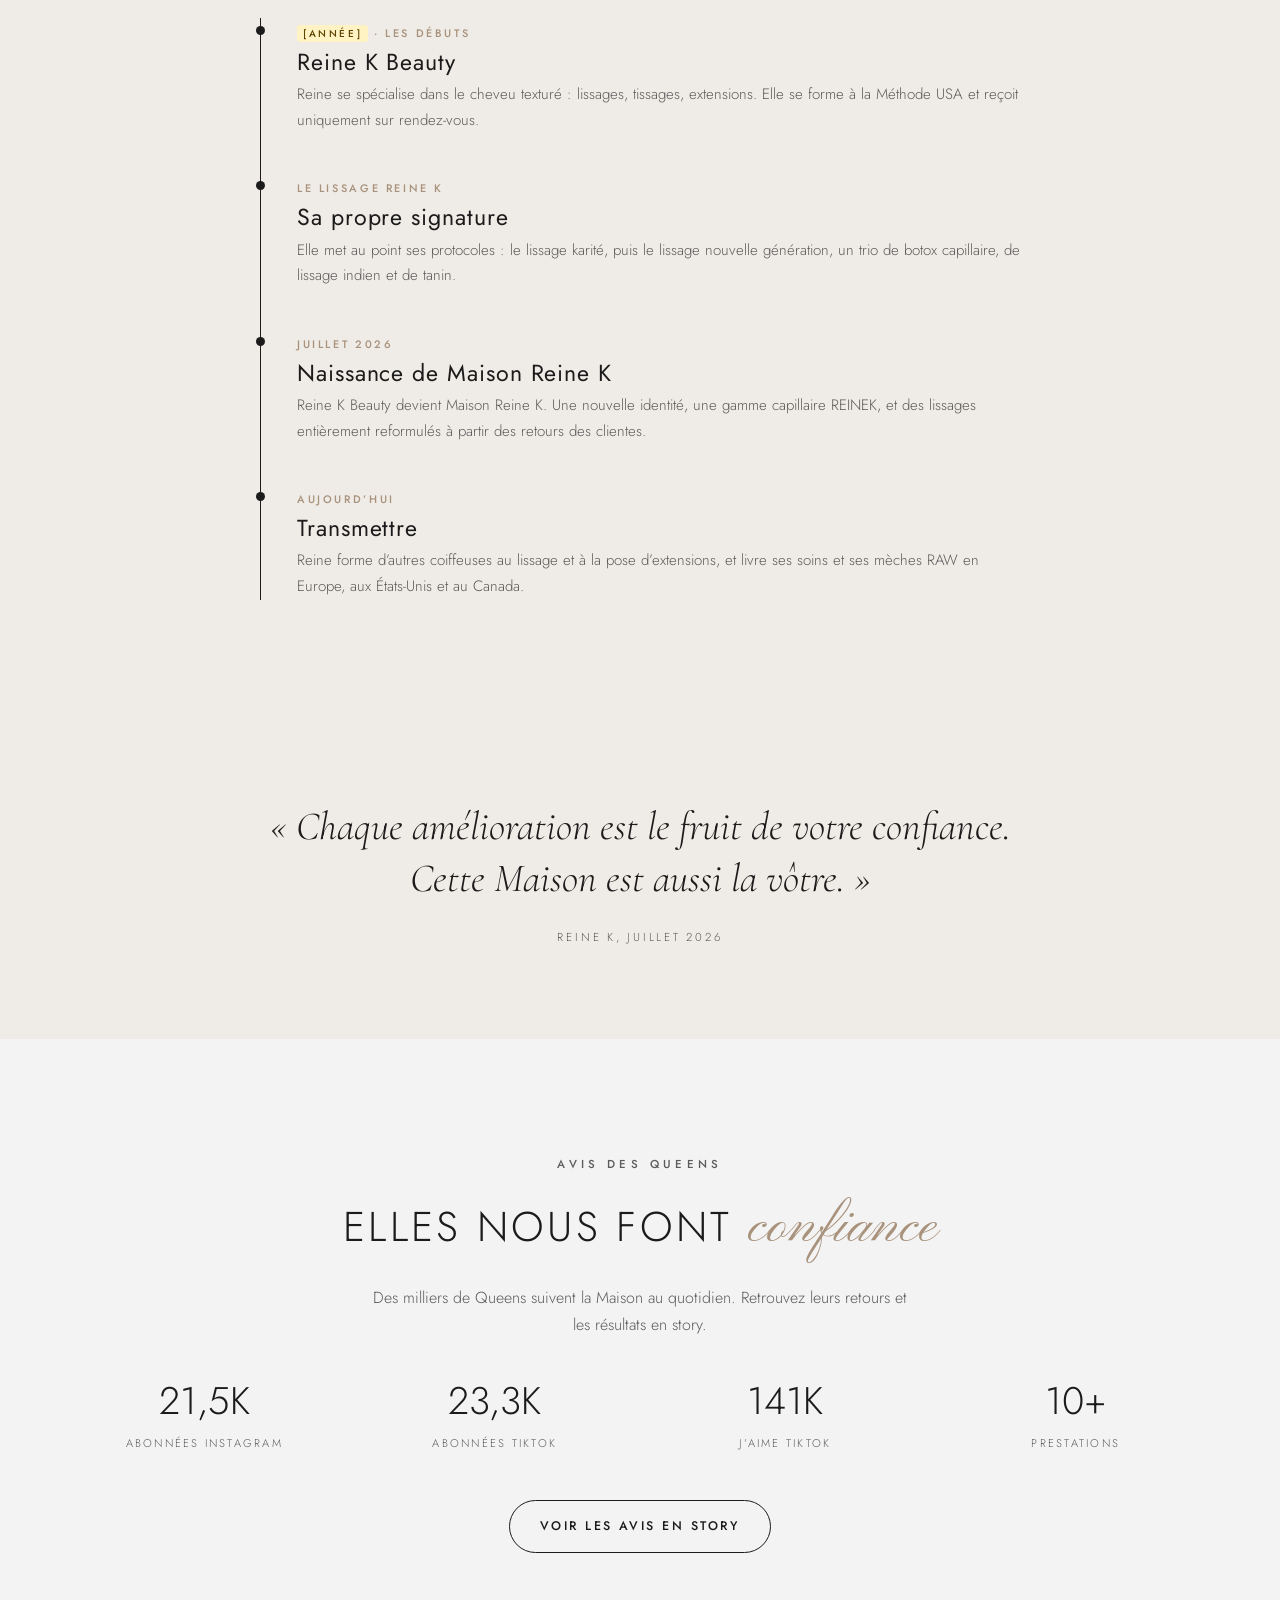
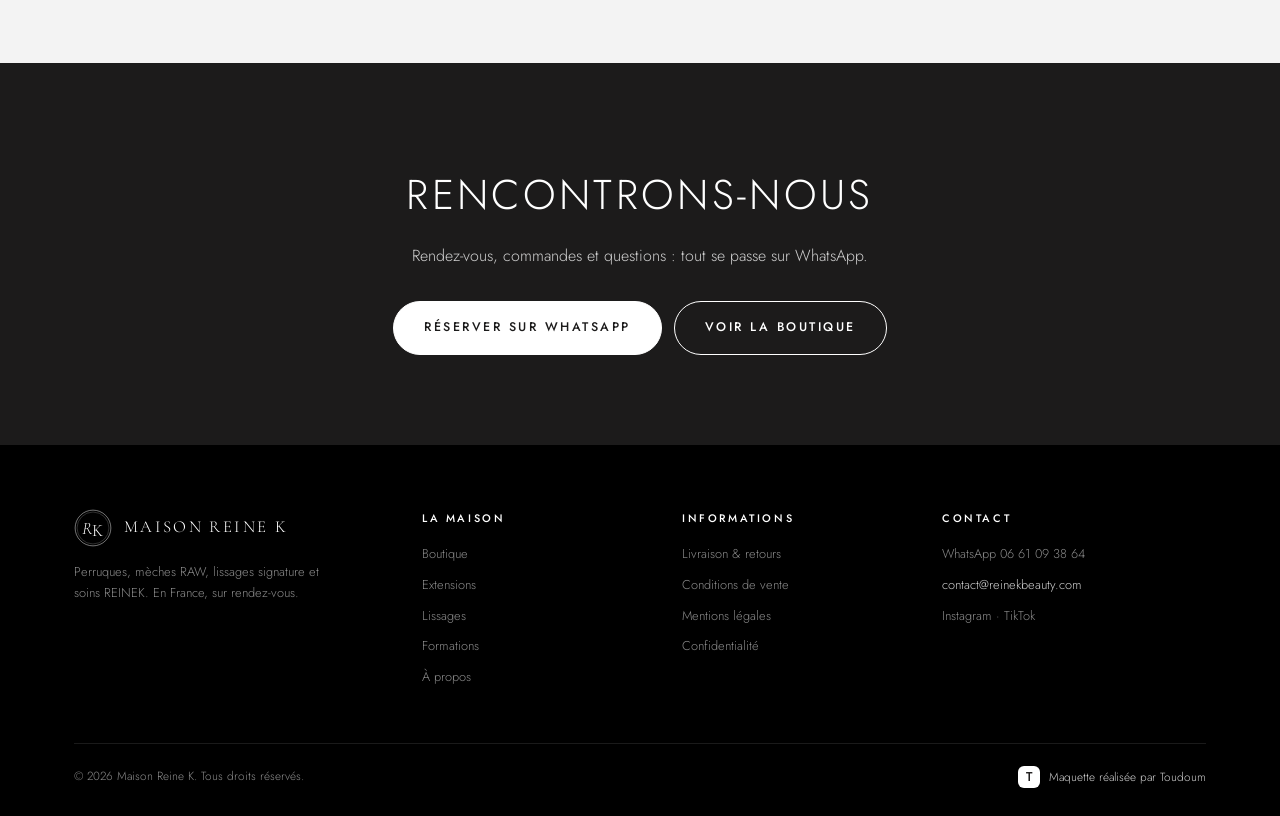
==== commit cbec8974: "Add files via upload" ====
--- a/a-propos.html
+++ b/a-propos.html
@@ -50,11 +50,14 @@
   </div>
 </header>
 
-<section class="page-tete">
-  <div class="wrap">
-    <p class="fil"><a href="index.html">Accueil</a> · À propos</p>
-    <h1>À <em>propos</em></h1>
-    <p>L’histoire de la Maison et de celle qui l’a fondée.</p>
+<section class="page-tete avec-photo">
+  <div class="pt-grille">
+    <div class="pt-txt">
+      <p class="fil"><a href="index.html">Accueil</a> · À propos</p>
+      <h1>À <em>propos</em></h1>
+      <p>L’histoire de la Maison et de celle qui l’a fondée.</p>
+    </div>
+    <div class="visuel"><img src="img/wigs-model.jpg" alt="" style="object-position:50% 18%"></div>
   </div>
 </section>
 
@@ -203,7 +206,7 @@
         <ul>
           <li><a href="https://wa.me/33661093864" target="_blank" rel="noopener">WhatsApp 06 61 09 38 64</a></li>
           <li><a href="mailto:contact@reinekbeauty.com">contact@reinekbeauty.com</a></li>
-          <li><a href="https://www.instagram.com/reinek_beauty/" target="_blank" rel="noopener">Instagram</a> · <a href="https://www.tiktok.com/@reinekbeauty" target="_blank" rel="noopener">TikTok</a> · <a href="https://www.facebook.com/Boudoirdulissag/" target="_blank" rel="noopener">Facebook</a></li>
+          <li><a href="https://www.instagram.com/reinek_beauty/" target="_blank" rel="noopener">Instagram</a> · <a href="https://www.tiktok.com/@reinekbeauty" target="_blank" rel="noopener">TikTok</a></li>
         </ul>
       </div>
     </div>
--- a/css/style.css
+++ b/css/style.css
@@ -552,6 +552,17 @@
 .page-tete{background:var(--sable);padding:150px 0 70px;text-align:center}
 .page-tete h1{font-size:clamp(2rem,4.4vw,3.2rem);margin:.3em 0 .2em}
 .page-tete p{max-width:560px;margin:0 auto}
+.page-tete.avec-photo{padding:0;text-align:left}
+.pt-grille{display:grid;grid-template-columns:1fr 1fr;min-height:540px}
+.pt-txt{display:flex;flex-direction:column;justify-content:center;padding:150px 60px 70px max(24px,calc((100vw - 1180px)/2 + 24px))}
+.page-tete.avec-photo p{margin:0;max-width:440px}
+.page-tete.avec-photo .fil{margin-bottom:6px}
+.pt-grille .visuel{min-height:100%}
+@media (max-width:960px){
+  .pt-grille{grid-template-columns:1fr;min-height:0}
+  .pt-txt{padding:120px 24px 40px}
+  .pt-grille .visuel{min-height:0;height:300px}
+}
 .fil{font-size:.72rem;letter-spacing:.14em;text-transform:uppercase;color:var(--gris)}
 .fil a:hover{color:var(--or)}
 .rassure{background:#1c1b1b;color:#fff;padding:0}
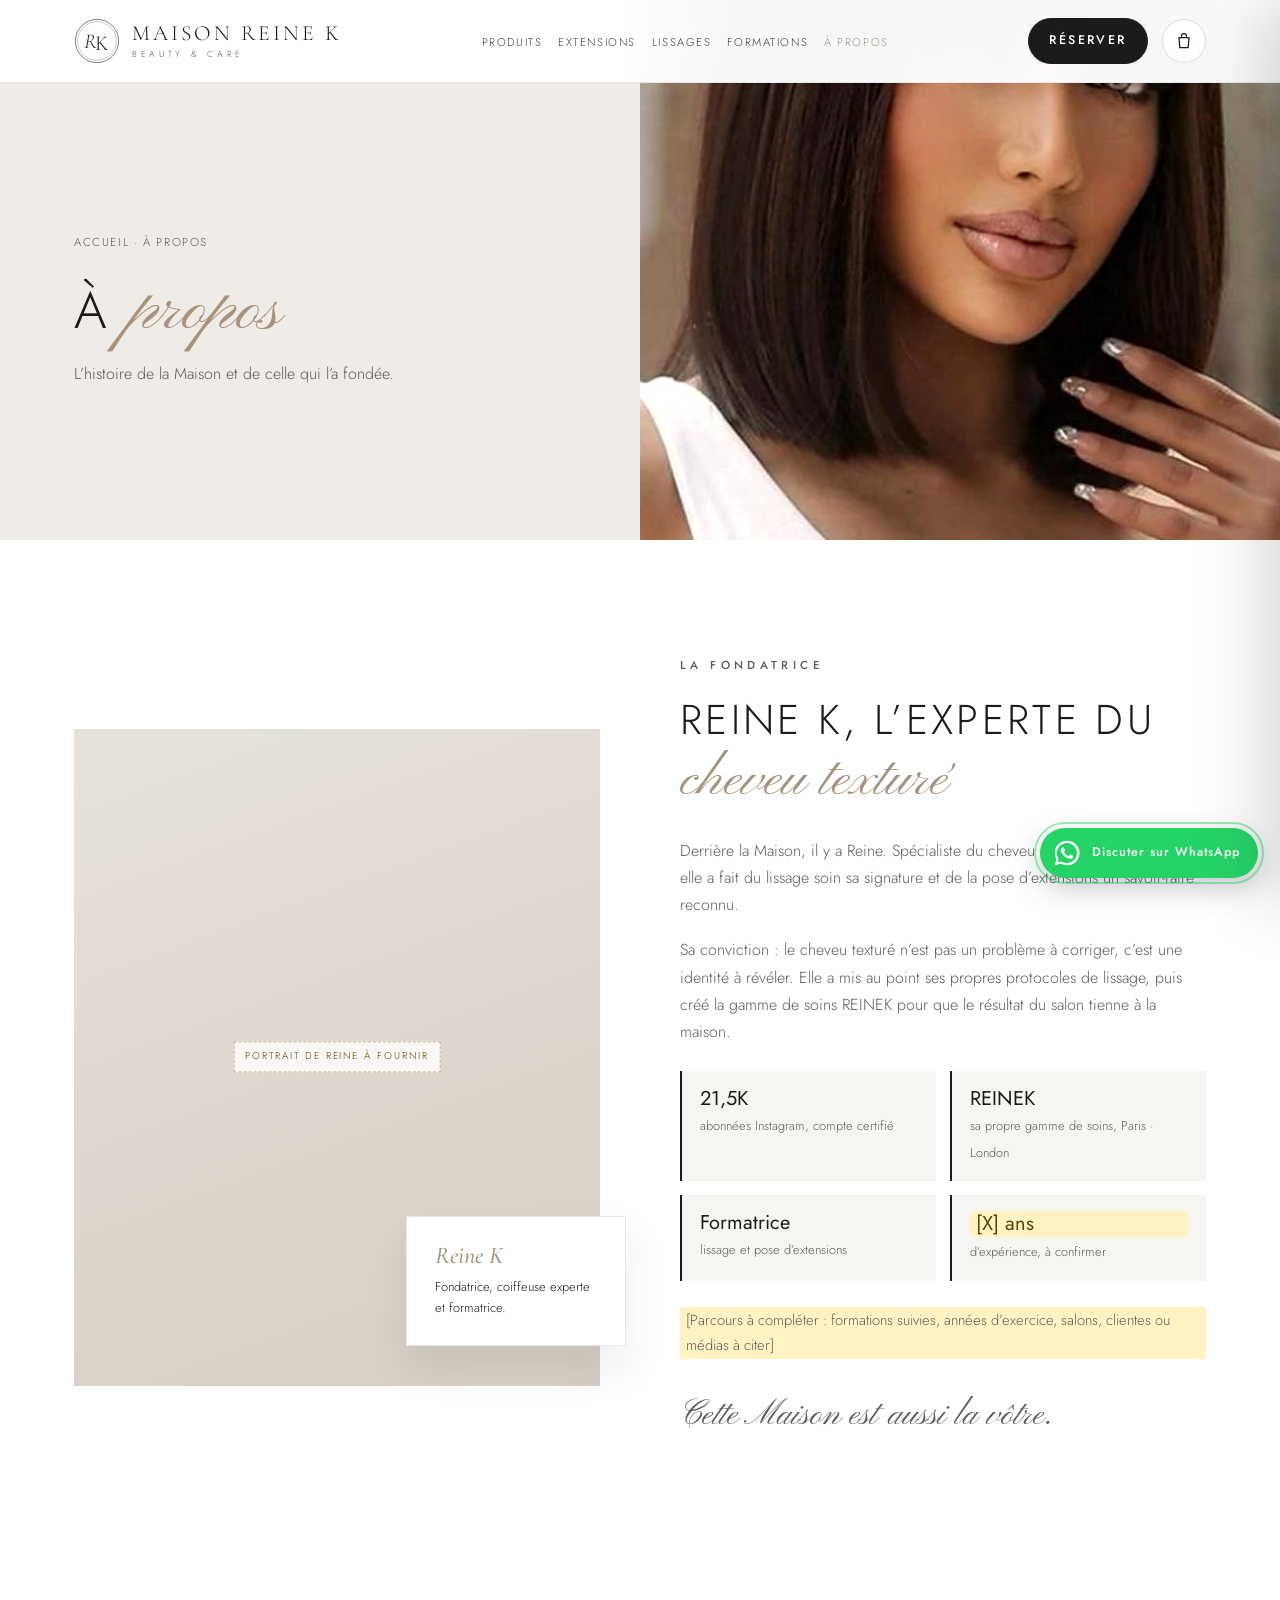
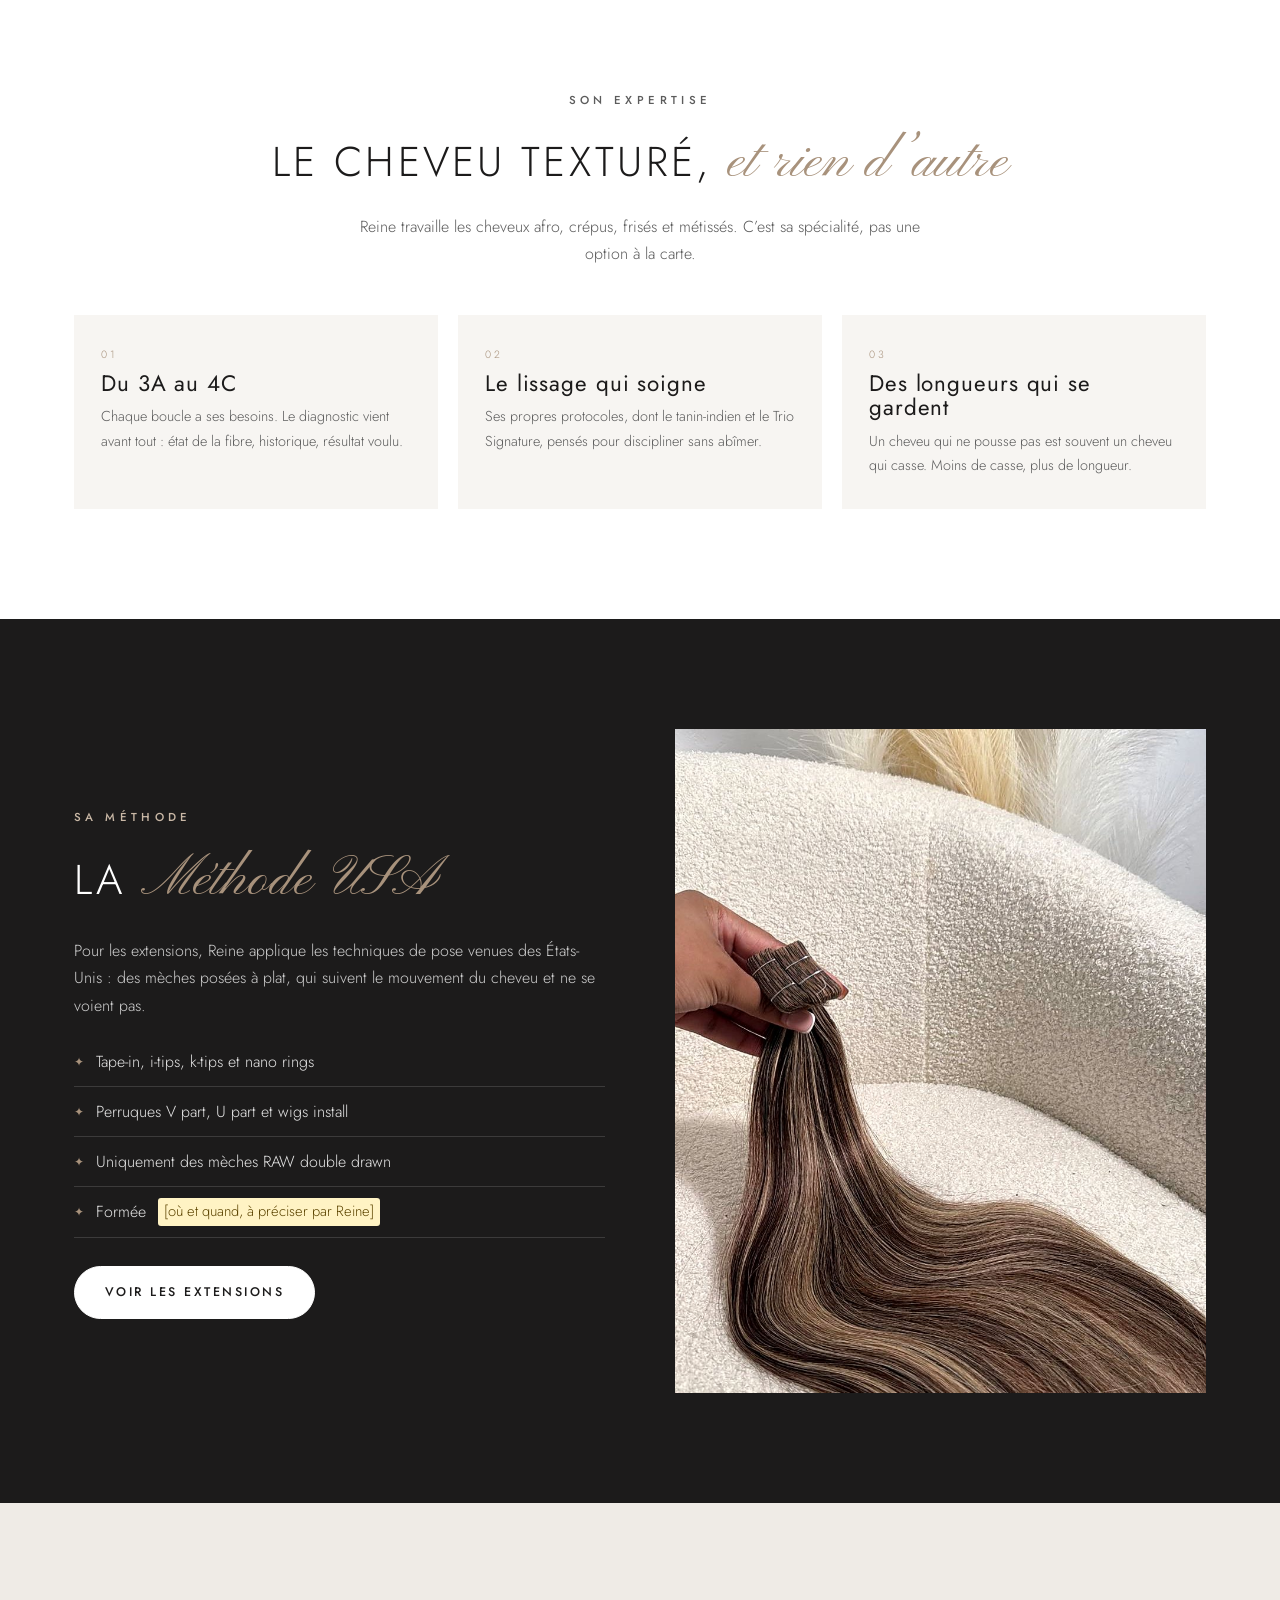
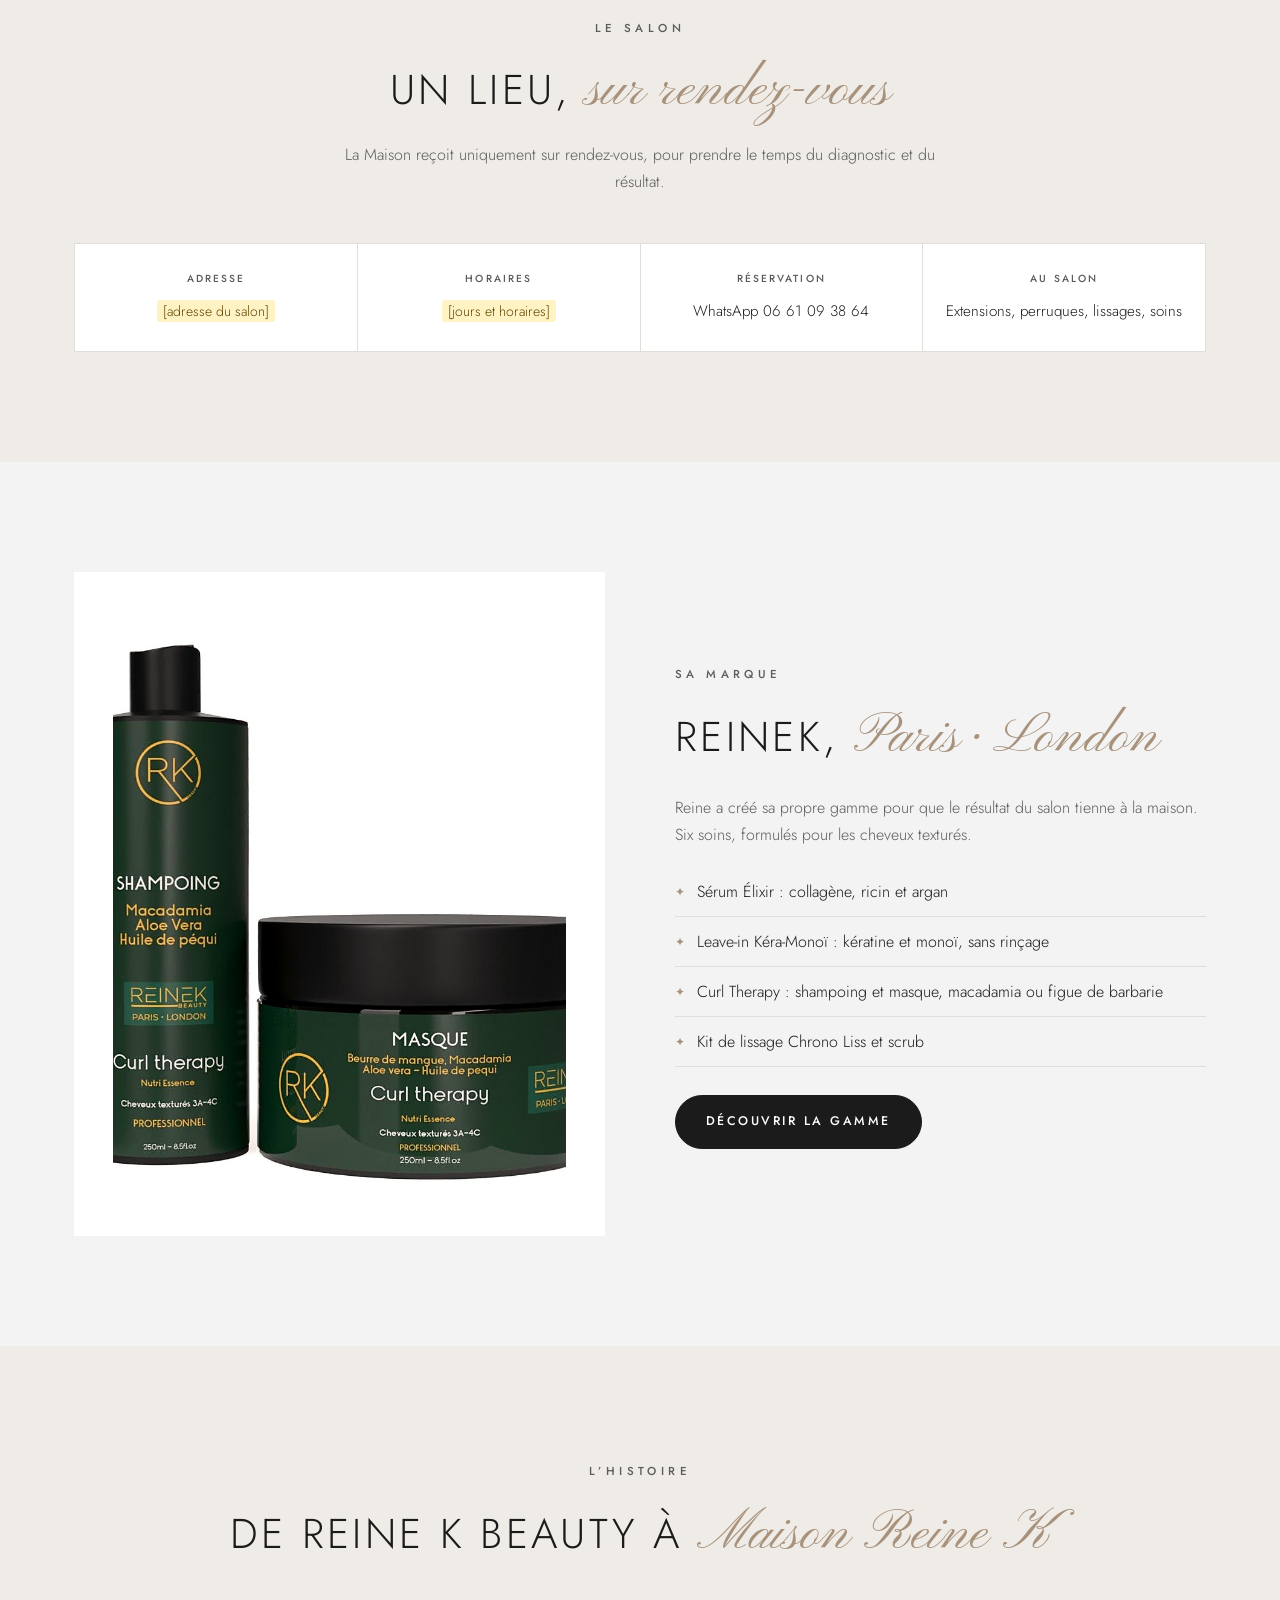
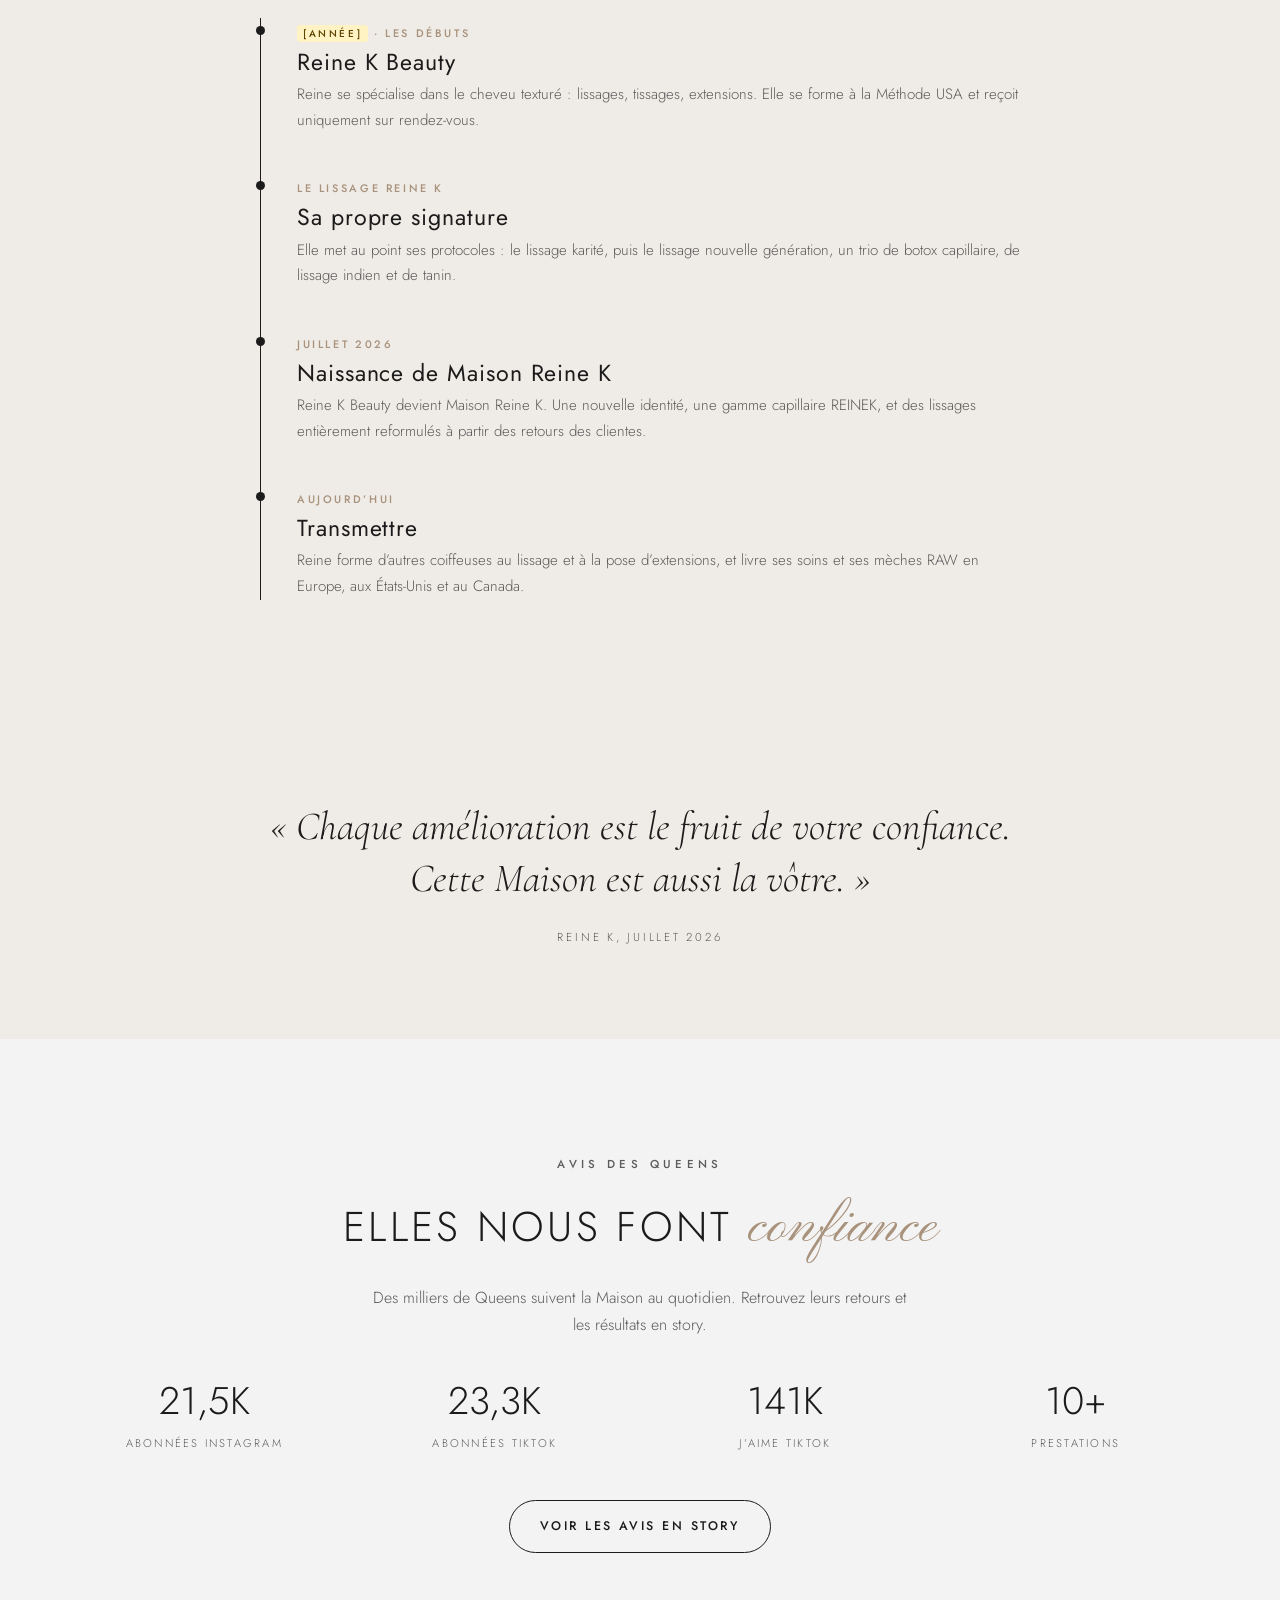
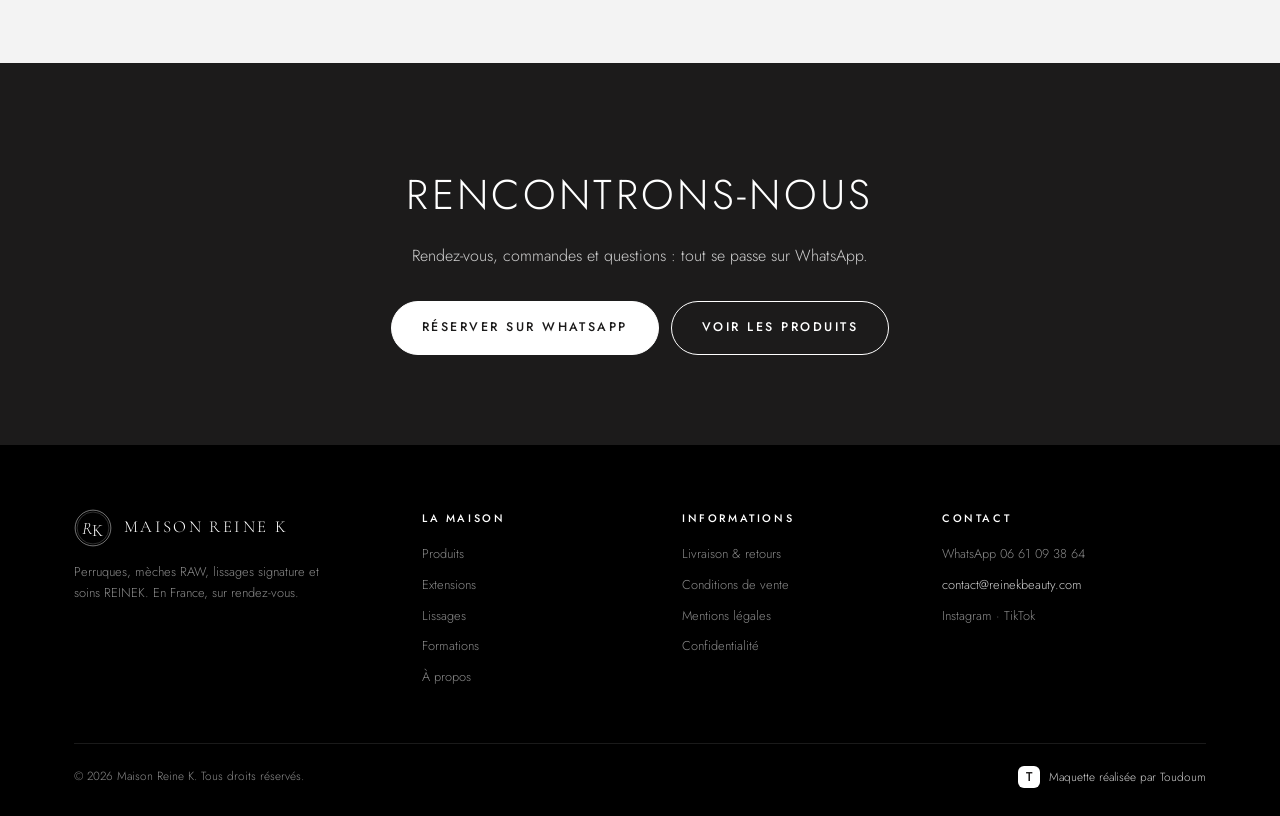
==== commit bb3db47b: "Add files via upload" ====
--- a/a-propos.html
+++ b/a-propos.html
@@ -33,7 +33,7 @@
       <span class="logo-txt">Maison Reine K<small>Beauty & Care</small></span>
     </a>
     <ul class="menu" id="menu">
-      <li><a href="boutique.html">Boutique</a></li>
+      <li><a href="boutique.html">Produits</a></li>
       <li><a href="extensions.html">Extensions</a></li>
       <li><a href="lissages.html">Lissages</a></li>
       <li><a href="formations.html">Formations</a></li>
@@ -171,7 +171,7 @@
   <div class="wrap rev">
     <h2>Rencontrons-nous</h2>
     <p>Rendez-vous, commandes et questions : tout se passe sur WhatsApp.</p>
-    <div class="ctas"><a href="https://wa.me/33661093864?text=Bonjour%20Maison%20Reine%20K%2C%20je%20souhaite%20prendre%20rendez-vous." class="btn btn-or" target="_blank" rel="noopener">Réserver sur WhatsApp</a><a href="boutique.html" class="btn btn-ligne">Voir la boutique</a></div>
+    <div class="ctas"><a href="https://wa.me/33661093864?text=Bonjour%20Maison%20Reine%20K%2C%20je%20souhaite%20prendre%20rendez-vous." class="btn btn-or" target="_blank" rel="noopener">Réserver sur WhatsApp</a><a href="boutique.html" class="btn btn-ligne">Voir les produits</a></div>
   </div>
 </section>
 
@@ -185,7 +185,7 @@
       <div>
         <h4>La Maison</h4>
         <ul>
-          <li><a href="boutique.html">Boutique</a></li>
+          <li><a href="boutique.html">Produits</a></li>
           <li><a href="extensions.html">Extensions</a></li>
           <li><a href="lissages.html">Lissages</a></li>
           <li><a href="formations.html">Formations</a></li>
@@ -238,7 +238,7 @@
 <div class="paiement" id="paiement" aria-hidden="true">
   <div class="pay-grille" id="pay-form">
     <div class="pay-gauche">
-      <button class="pay-retour" id="pay-retour">← Retour à la boutique</button>
+      <button class="pay-retour" id="pay-retour">← Retour au site</button>
       <div class="pay-marchand">Maison Reine K</div>
       <div class="pay-total" id="pay-total">0,00 €</div>
       <div id="pay-items"></div>
--- a/css/style.css
+++ b/css/style.css
@@ -557,7 +557,7 @@
 .pt-txt{display:flex;flex-direction:column;justify-content:center;padding:150px 60px 70px max(24px,calc((100vw - 1180px)/2 + 24px))}
 .page-tete.avec-photo p{margin:0;max-width:440px}
 .page-tete.avec-photo .fil{margin-bottom:6px}
-.pt-grille .visuel{min-height:100%}
+.pt-grille .visuel{min-height:100%;background:#fff}
 @media (max-width:960px){
   .pt-grille{grid-template-columns:1fr;min-height:0}
   .pt-txt{padding:120px 24px 40px}
@@ -749,6 +749,29 @@
 .routine .gamme .produit{border:1px solid #e7e7e7}
 .etapes-grille.quatre{grid-template-columns:repeat(4,1fr)}
 .lissages-accueil .suite,.fiches+.suite{margin-top:44px}
+/* Tablette et téléphone : les photos basse définition ne sont jamais agrandies en pleine largeur */
+@media (max-width:960px){
+  .lissages{grid-template-columns:repeat(3,1fr);gap:14px}
+  .carte-l .corps{padding:20px 16px 22px}
+  .carte-l h3{font-size:1.25rem}
+  .pousse figure{max-width:420px;margin:0 auto}
+  .formations-grille{grid-template-columns:1fr 1fr}
+  .formation-carte{grid-template-columns:1fr}
+  .formation-carte .visuel{min-height:260px}
+  .pt-grille{grid-template-columns:1fr 1fr;min-height:380px}
+  .pt-txt{padding:120px 24px 40px}
+  .pt-grille .visuel{height:auto;min-height:100%}
+}
+@media (max-width:700px){
+  .lissages{grid-template-columns:1fr}
+  .formations-grille{grid-template-columns:1fr}
+  .formation-carte{grid-template-columns:36% 1fr}
+  .formation-carte .visuel{min-height:100%}
+  .carte-l{display:grid;grid-template-columns:36% 1fr}
+  .carte-l .visuel{aspect-ratio:auto;min-height:100%}
+  .pt-grille{grid-template-columns:1fr;min-height:0}
+  .pt-grille .visuel{height:340px;min-height:0}
+}
 @media (max-width:960px){
   .volet{grid-template-columns:1fr;gap:36px}
   .volet.inverse>.volet-img{order:0}
